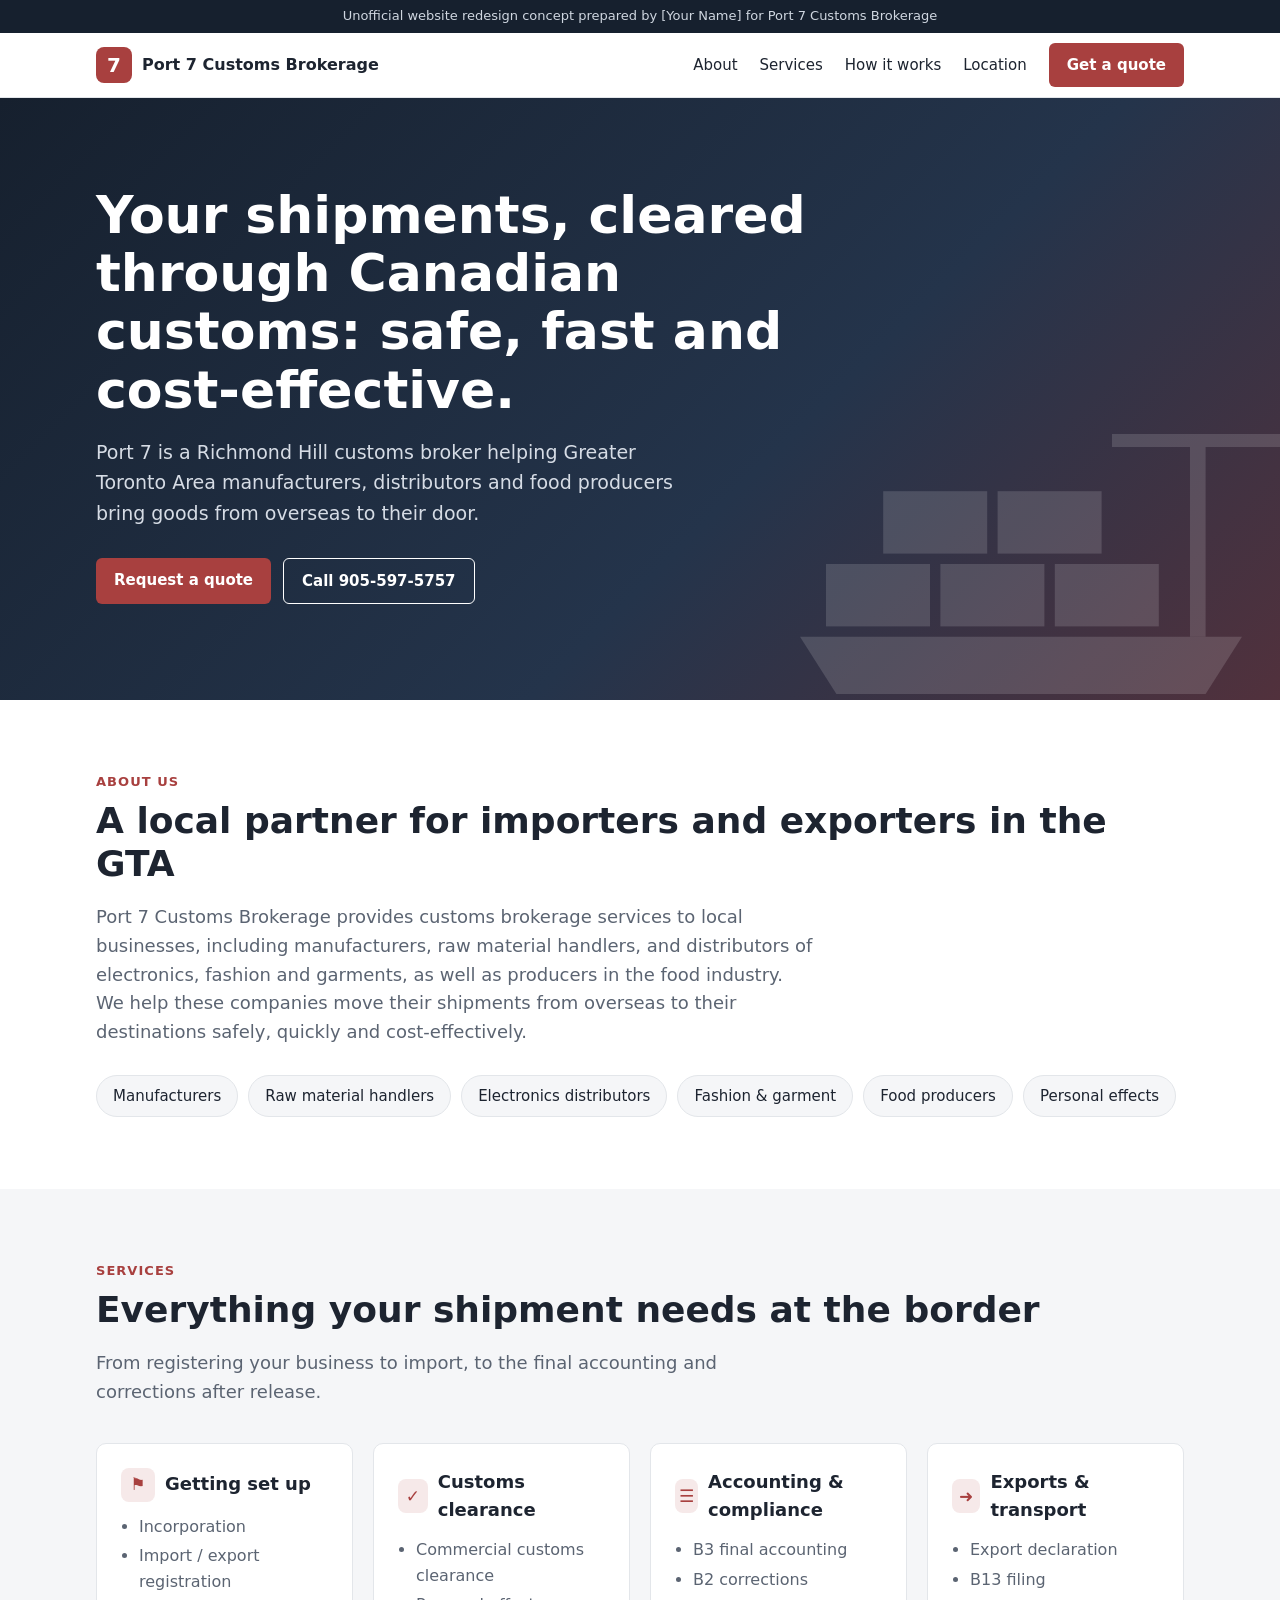
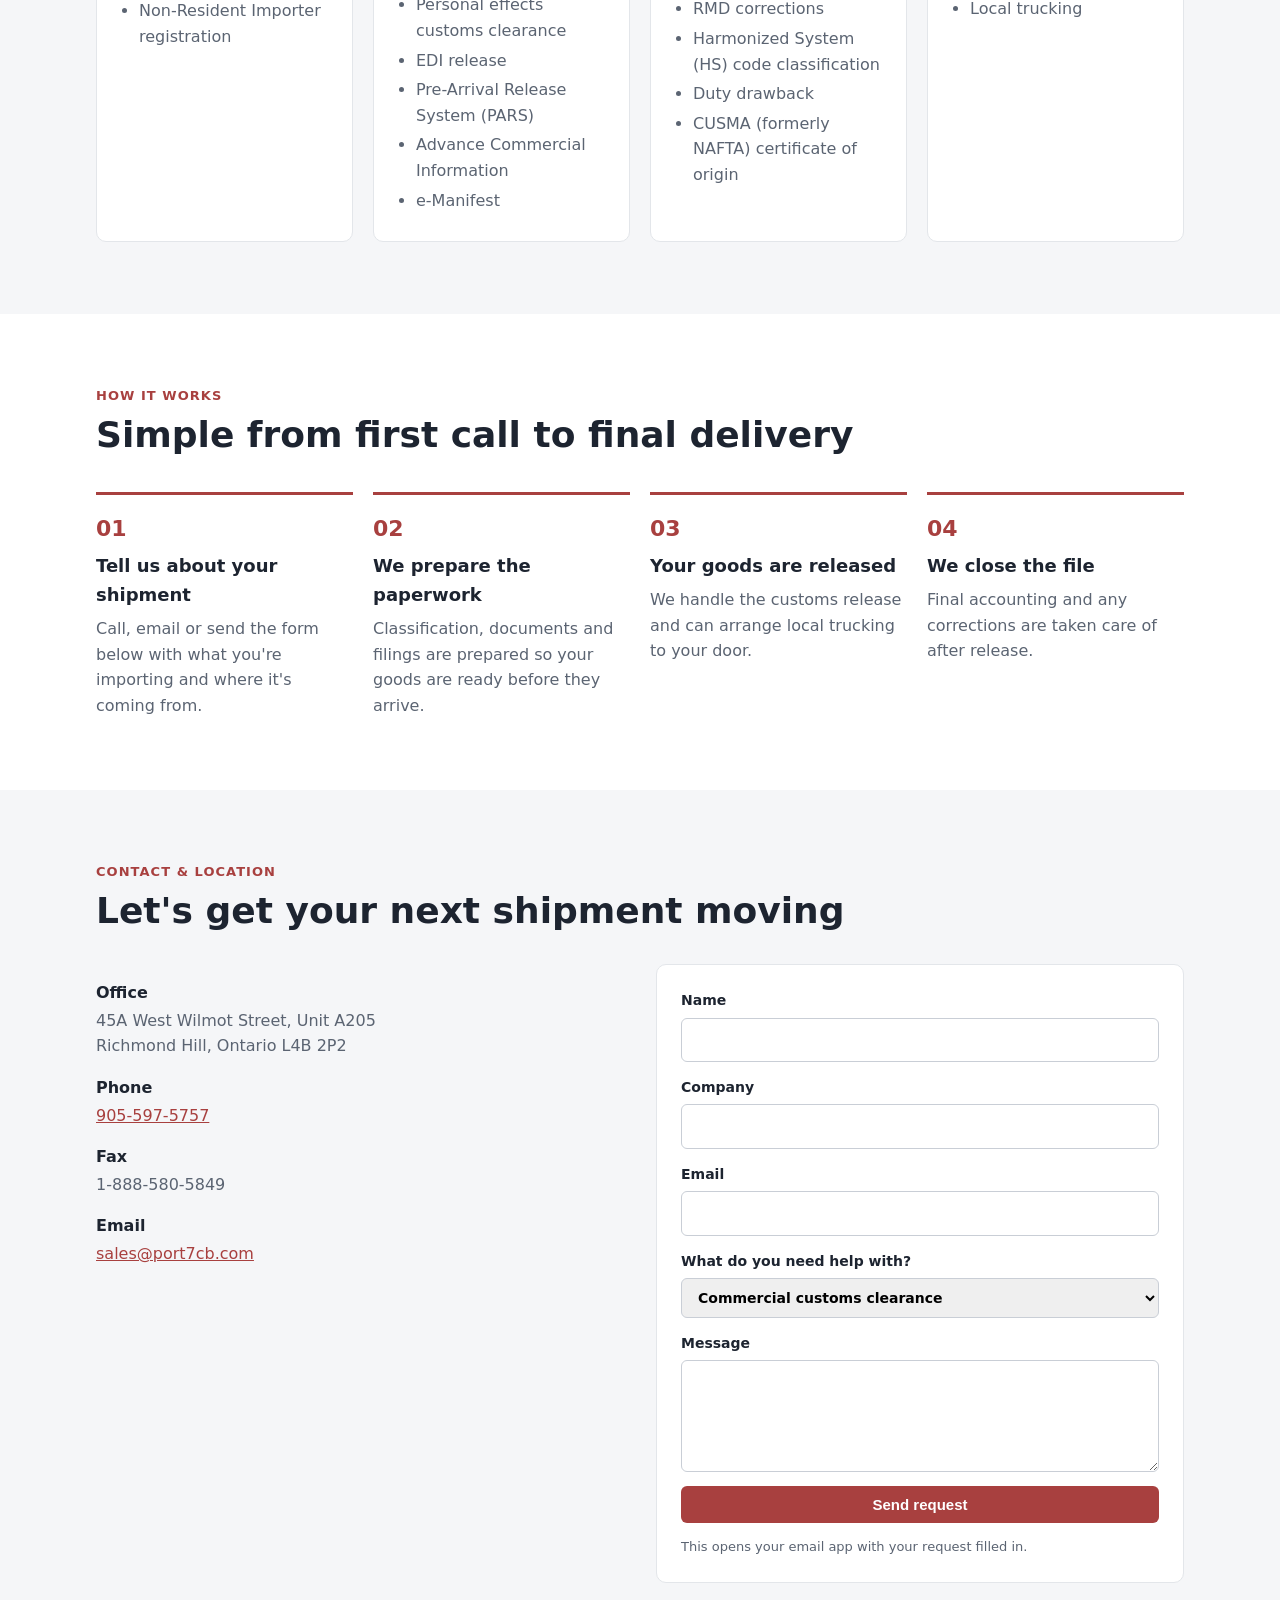
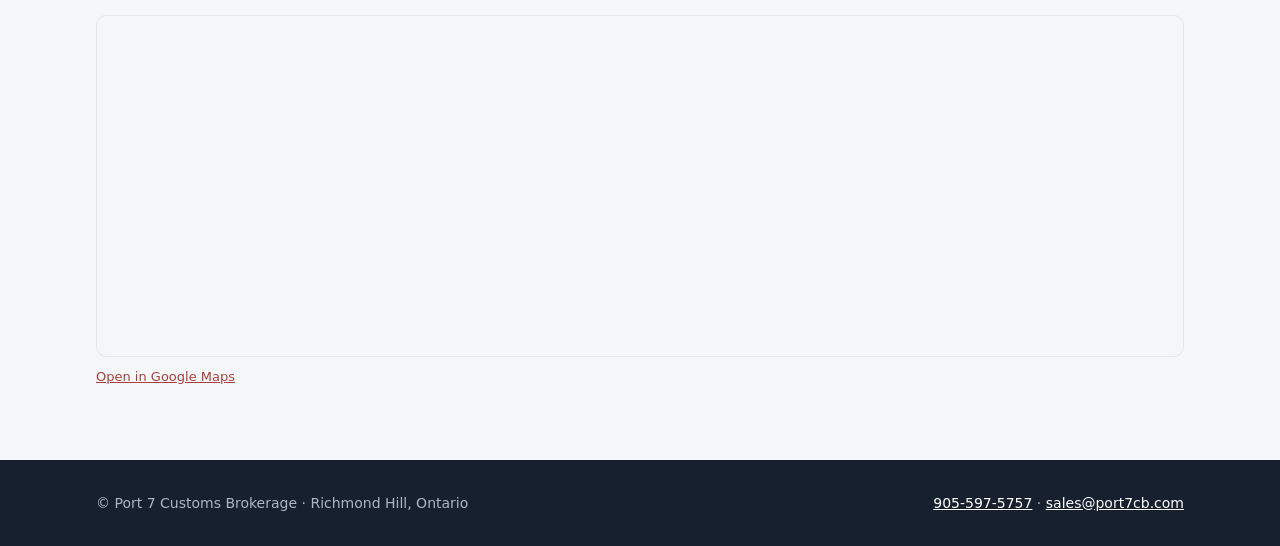
==== index.html @ 8a7febd3 "Port 7 website redesign concept Co-Authored-By: Claude Opus 5.5 <noreply@anthropic.com>" ====
<!doctype html>
<html lang="en">
<head>
<meta charset="utf-8">
<meta name="viewport" content="width=device-width, initial-scale=1">
<!-- concept copy: keep out of search so it never competes with the real port7.ca -->
<meta name="robots" content="noindex, nofollow">
<title>Port 7 Customs Brokerage | Richmond Hill, Ontario</title>
<meta name="description" content="Port 7 Customs Brokerage helps Greater Toronto Area importers and exporters clear goods through Canadian customs safely, quickly and cost-effectively.">
<style>
  :root {
    --red: #a8403f;
    --red-dark: #7f2e2e;
    --ink: #1d2430;
    --muted: #5b6472;
    --line: #e3e6ea;
    --bg: #ffffff;
    --soft: #f5f6f8;
    --navy: #16202e;
  }
  * { box-sizing: border-box; }
  html { scroll-behavior: smooth; }
  body { margin: 0; font: 16px/1.6 system-ui, -apple-system, "Segoe UI", Roboto, Arial, sans-serif; color: var(--ink); background: var(--bg); }
  a { color: var(--red); }
  .wrap { max-width: 1120px; margin: 0 auto; padding: 0 16px; }
  .concept { background: var(--navy); color: #cfd6e0; font-size: 13px; text-align: center; padding: 6px 16px; }

  header { position: sticky; top: 0; z-index: 10; background: #fff; border-bottom: 1px solid var(--line); }
  header .wrap { display: flex; align-items: center; justify-content: space-between; gap: 16px; height: 64px; }
  .logo { display: flex; align-items: center; gap: 10px; font-weight: 700; color: var(--ink); text-decoration: none; }
  .logo b { display: grid; place-items: center; width: 36px; height: 36px; border-radius: 8px; background: var(--red); color: #fff; font-size: 20px; flex: none; }
  nav { display: flex; gap: 22px; align-items: center; }
  nav a { color: var(--ink); text-decoration: none; font-size: 15px; }
  nav a:hover { color: var(--red); }
  .btn { display: inline-block; background: var(--red); color: #fff !important; padding: 10px 18px; border-radius: 6px; text-decoration: none; font-weight: 600; border: 0; cursor: pointer; font-size: 15px; white-space: nowrap; }
  .btn:hover { background: var(--red-dark); }
  .btn.ghost { background: transparent; border: 1.5px solid #fff; }
  .btn.ghost:hover { background: rgba(255,255,255,.12); }

  .hero { background: linear-gradient(135deg, var(--navy) 0%, #24344b 60%, var(--red-dark) 140%); color: #fff; padding: 88px 0 96px; position: relative; overflow: hidden; }
  .hero svg { position: absolute; right: -40px; bottom: -20px; width: 520px; max-width: 90%; opacity: .14; }
  .hero .wrap { position: relative; }
  .hero h1 { font-size: clamp(30px, 5vw, 52px); line-height: 1.12; margin: 0 0 18px; max-width: 720px; }
  .hero p { font-size: 19px; color: #d6dce5; max-width: 600px; margin: 0 0 30px; }
  .hero .actions { display: flex; gap: 12px; flex-wrap: wrap; }

  section { padding: 72px 0; }
  section.alt { background: var(--soft); }
  .eyebrow { color: var(--red); font-weight: 700; text-transform: uppercase; letter-spacing: .08em; font-size: 13px; }
  h2 { font-size: clamp(26px, 3.5vw, 36px); margin: 6px 0 14px; line-height: 1.2; }
  .lead { color: var(--muted); font-size: 18px; max-width: 720px; }

  .grid { display: grid; gap: 20px; grid-template-columns: repeat(auto-fit, minmax(240px, 1fr)); margin-top: 36px; }
  .card { background: #fff; border: 1px solid var(--line); border-radius: 10px; padding: 24px; }
  .card h3 { margin: 0 0 12px; font-size: 18px; display: flex; align-items: center; gap: 10px; }
  .card h3 span { display: grid; place-items: center; width: 34px; height: 34px; border-radius: 8px; background: #f6e9e9; color: var(--red); font-size: 17px; }
  .card ul { margin: 0; padding-left: 18px; color: var(--muted); }
  .card li { margin: 4px 0; }

  .chips { display: flex; flex-wrap: wrap; gap: 10px; margin-top: 28px; }
  .chips span { background: var(--soft); border: 1px solid var(--line); border-radius: 999px; padding: 8px 16px; font-size: 15px; }

  .steps { counter-reset: s; display: grid; gap: 20px; grid-template-columns: repeat(auto-fit, minmax(220px, 1fr)); margin-top: 36px; }
  .steps div { counter-increment: s; border-top: 3px solid var(--red); padding-top: 16px; }
  .steps div::before { content: "0" counter(s); font-weight: 800; color: var(--red); font-size: 22px; }
  .steps h3 { margin: 6px 0 6px; font-size: 18px; }
  .steps p { margin: 0; color: var(--muted); }

  .contact { display: grid; gap: 32px; grid-template-columns: 1fr 1fr; margin-top: 32px; }
  .info dl { margin: 0; }
  .info dt { font-weight: 700; margin-top: 16px; }
  .info dd { margin: 2px 0 0; color: var(--muted); }
  form { background: #fff; border: 1px solid var(--line); border-radius: 10px; padding: 24px; display: grid; gap: 14px; }
  label { font-weight: 600; font-size: 14px; display: grid; gap: 6px; }
  input, select, textarea { font: inherit; padding: 10px 12px; border: 1px solid #c9ced6; border-radius: 6px; width: 100%; }
  input:focus, select:focus, textarea:focus { outline: 2px solid var(--red); outline-offset: 1px; }
  .note { font-size: 13px; color: var(--muted); margin: 0; }
  .map { margin-top: 32px; border-radius: 10px; overflow: hidden; border: 1px solid var(--line); }
  .map iframe { display: block; width: 100%; height: 340px; border: 0; }

  footer { background: var(--navy); color: #aeb7c4; padding: 32px 0; font-size: 14px; }
  footer .wrap { display: flex; justify-content: space-between; gap: 16px; flex-wrap: wrap; }
  footer a { color: #fff; }

  @media (max-width: 760px) {
    nav a:not(.btn) { display: none; }
    .logo span { font-size: 15px; }
    .contact { grid-template-columns: 1fr; }
    .hero { padding: 64px 0 72px; }
    section { padding: 56px 0; }
  }
</style>
</head>
<body>

<div class="concept">Unofficial website redesign concept prepared by [Your Name] for Port 7 Customs Brokerage</div>

<header>
  <div class="wrap">
    <a class="logo" href="#top"><b>7</b><span>Port 7 Customs Brokerage</span></a>
    <nav aria-label="Main">
      <a href="#about">About</a>
      <a href="#services">Services</a>
      <a href="#process">How it works</a>
      <a href="#contact">Location</a>
      <a class="btn" href="#contact">Get a quote</a>
    </nav>
  </div>
</header>

<main id="top">
  <section class="hero">
    <svg viewBox="0 0 200 120" aria-hidden="true" fill="#fff"><rect x="10" y="60" width="40" height="24"/><rect x="54" y="60" width="40" height="24"/><rect x="98" y="60" width="40" height="24"/><rect x="32" y="32" width="40" height="24"/><rect x="76" y="32" width="40" height="24"/><path d="M0 88h170l-14 22H14z"/><rect x="150" y="10" width="6" height="78"/><rect x="120" y="10" width="70" height="5"/></svg>
    <div class="wrap">
      <h1>Your shipments, cleared through Canadian customs: safe, fast and cost-effective.</h1>
      <p>Port 7 is a Richmond Hill customs broker helping Greater Toronto Area manufacturers, distributors and food producers bring goods from overseas to their door.</p>
      <div class="actions">
        <a class="btn" href="#contact">Request a quote</a>
        <a class="btn ghost" href="tel:+19055975757">Call 905-597-5757</a>
      </div>
    </div>
  </section>

  <section id="about">
    <div class="wrap">
      <div class="eyebrow">About us</div>
      <h2>A local partner for importers and exporters in the GTA</h2>
      <p class="lead">Port 7 Customs Brokerage provides customs brokerage services to local businesses, including manufacturers, raw material handlers, and distributors of electronics, fashion and garments, as well as producers in the food industry. We help these companies move their shipments from overseas to their destinations safely, quickly and cost-effectively.</p>
      <div class="chips" aria-label="Industries we serve">
        <span>Manufacturers</span><span>Raw material handlers</span><span>Electronics distributors</span><span>Fashion &amp; garment</span><span>Food producers</span><span>Personal effects</span>
      </div>
    </div>
  </section>

  <section id="services" class="alt">
    <div class="wrap">
      <div class="eyebrow">Services</div>
      <h2>Everything your shipment needs at the border</h2>
      <p class="lead">From registering your business to import, to the final accounting and corrections after release.</p>
      <div class="grid">
        <div class="card">
          <h3><span aria-hidden="true">&#9873;</span>Getting set up</h3>
          <ul>
            <li>Incorporation</li>
            <li>Import / export registration</li>
            <li>Non-Resident Importer registration</li>
          </ul>
        </div>
        <div class="card">
          <h3><span aria-hidden="true">&#10003;</span>Customs clearance</h3>
          <ul>
            <li>Commercial customs clearance</li>
            <li>Personal effects customs clearance</li>
            <li>EDI release</li>
            <li>Pre-Arrival Release System (PARS)</li>
            <li>Advance Commercial Information</li>
            <li>e-Manifest</li>
          </ul>
        </div>
        <div class="card">
          <h3><span aria-hidden="true">&#9776;</span>Accounting &amp; compliance</h3>
          <ul>
            <li>B3 final accounting</li>
            <li>B2 corrections</li>
            <li>RMD corrections</li>
            <li>Harmonized System (HS) code classification</li>
            <li>Duty drawback</li>
            <li>CUSMA (formerly NAFTA) certificate of origin</li>
          </ul>
        </div>
        <div class="card">
          <h3><span aria-hidden="true">&#10140;</span>Exports &amp; transport</h3>
          <ul>
            <li>Export declaration</li>
            <li>B13 filing</li>
            <li>Local trucking</li>
          </ul>
        </div>
      </div>
    </div>
  </section>

  <section id="process">
    <div class="wrap">
      <div class="eyebrow">How it works</div>
      <h2>Simple from first call to final delivery</h2>
      <div class="steps">
        <div><h3>Tell us about your shipment</h3><p>Call, email or send the form below with what you're importing and where it's coming from.</p></div>
        <div><h3>We prepare the paperwork</h3><p>Classification, documents and filings are prepared so your goods are ready before they arrive.</p></div>
        <div><h3>Your goods are released</h3><p>We handle the customs release and can arrange local trucking to your door.</p></div>
        <div><h3>We close the file</h3><p>Final accounting and any corrections are taken care of after release.</p></div>
      </div>
    </div>
  </section>

  <section id="contact" class="alt">
    <div class="wrap">
      <div class="eyebrow">Contact &amp; location</div>
      <h2>Let's get your next shipment moving</h2>
      <div class="contact">
        <div class="info">
          <dl>
            <dt>Office</dt>
            <dd>45A West Wilmot Street, Unit A205<br>Richmond Hill, Ontario L4B 2P2</dd>
            <dt>Phone</dt>
            <dd><a href="tel:+19055975757">905-597-5757</a></dd>
            <dt>Fax</dt>
            <dd>1-888-580-5849</dd>
            <dt>Email</dt>
            <dd><a href="mailto:sales@port7cb.com">sales@port7cb.com</a></dd>
          </dl>
        </div>
        <!-- shortcut: mailto opens the visitor's email app; swap for a real form handler when the site goes live -->
        <form action="mailto:sales@port7cb.com" method="post" enctype="text/plain">
          <label>Name<input name="name" required autocomplete="name"></label>
          <label>Company<input name="company" autocomplete="organization"></label>
          <label>Email<input name="email" type="email" required autocomplete="email"></label>
          <label>What do you need help with?
            <select name="service">
              <option>Commercial customs clearance</option>
              <option>Personal effects clearance</option>
              <option>Import / export registration</option>
              <option>Exports</option>
              <option>Something else</option>
            </select>
          </label>
          <label>Message<textarea name="message" rows="4"></textarea></label>
          <button class="btn" type="submit">Send request</button>
          <p class="note">This opens your email app with your request filled in.</p>
        </form>
      </div>
      <div class="map">
        <iframe title="Map to Port 7 Customs Brokerage" loading="lazy" src="https://maps.google.com/maps?q=45A%20West%20Wilmot%20Street%2C%20Richmond%20Hill%2C%20ON%20L4B%202P2&amp;output=embed"></iframe>
      </div>
      <p class="note" style="margin-top:10px"><a href="https://goo.gl/maps/gCcAa3g5bnhdHmx3A" target="_blank" rel="noopener">Open in Google Maps</a></p>
    </div>
  </section>
</main>

<footer>
  <div class="wrap">
    <span>&copy; Port 7 Customs Brokerage &middot; Richmond Hill, Ontario</span>
    <span><a href="tel:+19055975757">905-597-5757</a> &middot; <a href="mailto:sales@port7cb.com">sales@port7cb.com</a></span>
  </div>
</footer>

</body>
</html>
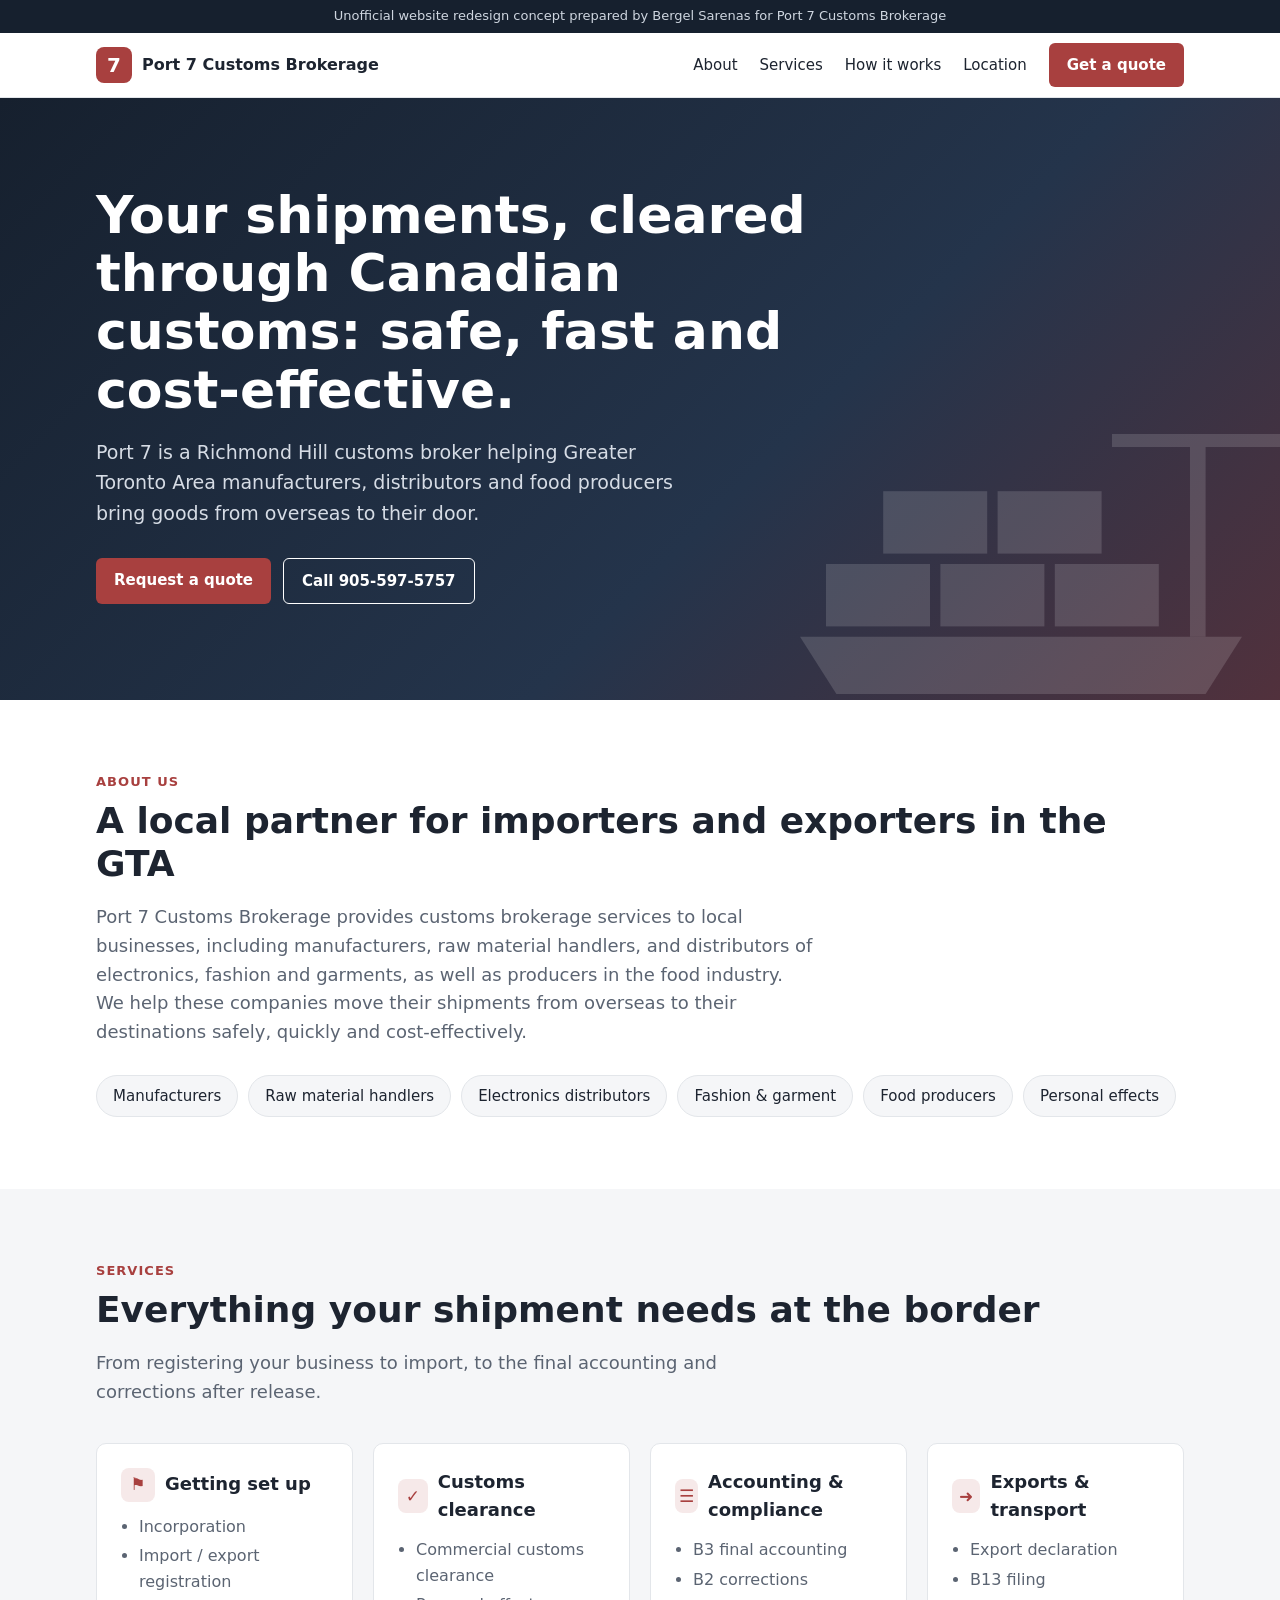
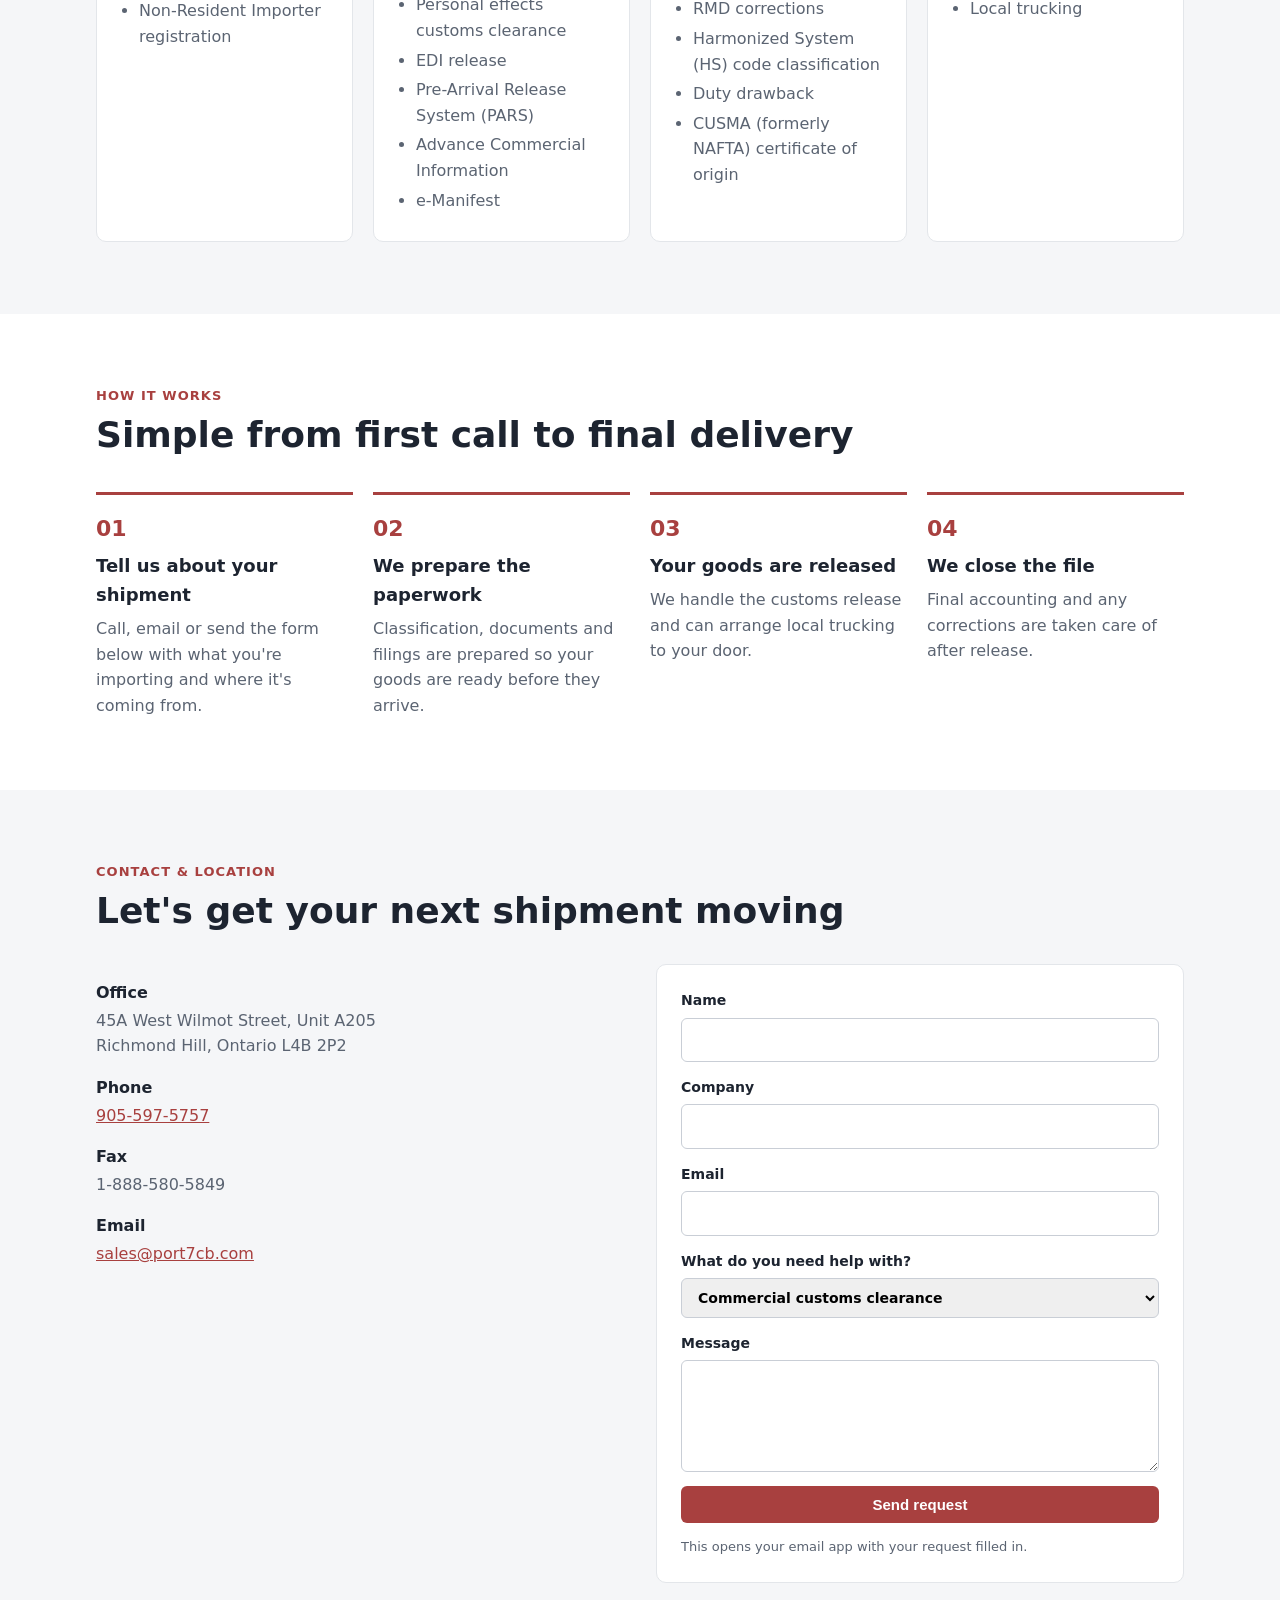
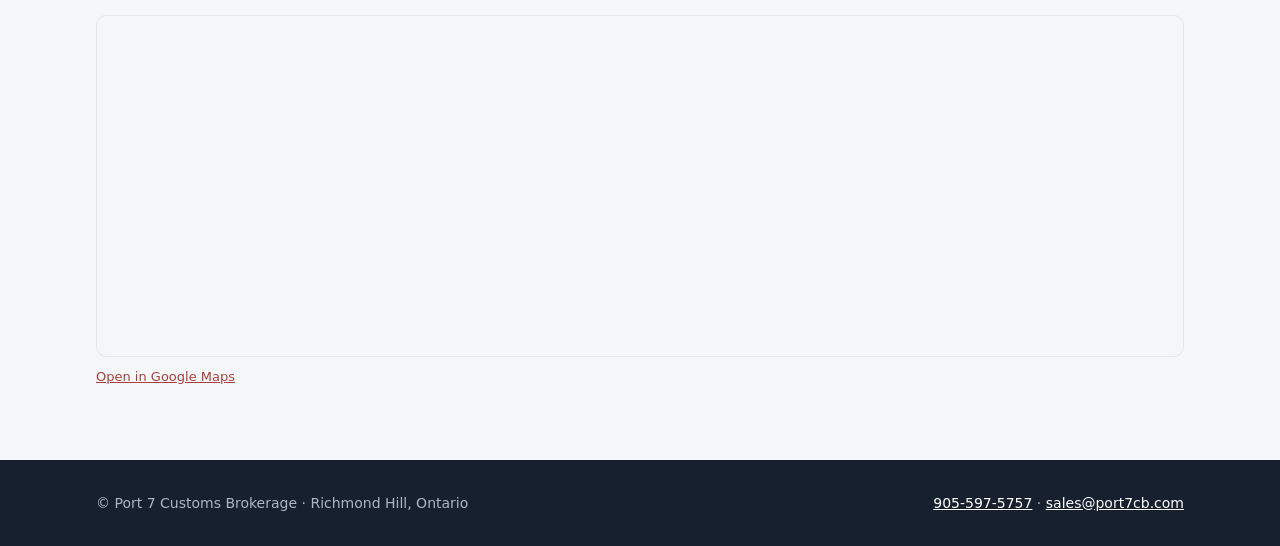
==== commit ad132228: "Put Bergel Sarenas in the concept banner" ====
--- a/index.html
+++ b/index.html
@@ -93,7 +93,7 @@
 </head>
 <body>
 
-<div class="concept">Unofficial website redesign concept prepared by [Your Name] for Port 7 Customs Brokerage</div>
+<div class="concept">Unofficial website redesign concept prepared by Bergel Sarenas for Port 7 Customs Brokerage</div>
 
 <header>
   <div class="wrap">
@@ -127,7 +127,7 @@
       <h2>A local partner for importers and exporters in the GTA</h2>
       <p class="lead">Port 7 Customs Brokerage provides customs brokerage services to local businesses, including manufacturers, raw material handlers, and distributors of electronics, fashion and garments, as well as producers in the food industry. We help these companies move their shipments from overseas to their destinations safely, quickly and cost-effectively.</p>
       <div class="chips" aria-label="Industries we serve">
-        <span>Manufacturers</span><span>Raw material handlers</span><span>Electronics distributors</span><span>Fashion &amp; garment</span><span>Food producers</span><span>Personal effects</span>
+        <span>Manufacturers</span><span>Raw material handlers</span><span>Electronics distributors</span><span>Fashion & garment</span><span>Food producers</span><span>Personal effects</span>
       </div>
     </div>
   </section>
@@ -158,7 +158,7 @@
           </ul>
         </div>
         <div class="card">
-          <h3><span aria-hidden="true">&#9776;</span>Accounting &amp; compliance</h3>
+          <h3><span aria-hidden="true">&#9776;</span>Accounting & compliance</h3>
           <ul>
             <li>B3 final accounting</li>
             <li>B2 corrections</li>
@@ -169,7 +169,7 @@
           </ul>
         </div>
         <div class="card">
-          <h3><span aria-hidden="true">&#10140;</span>Exports &amp; transport</h3>
+          <h3><span aria-hidden="true">&#10140;</span>Exports & transport</h3>
           <ul>
             <li>Export declaration</li>
             <li>B13 filing</li>
@@ -195,7 +195,7 @@
 
   <section id="contact" class="alt">
     <div class="wrap">
-      <div class="eyebrow">Contact &amp; location</div>
+      <div class="eyebrow">Contact & location</div>
       <h2>Let's get your next shipment moving</h2>
       <div class="contact">
         <div class="info">
@@ -230,7 +230,7 @@
         </form>
       </div>
       <div class="map">
-        <iframe title="Map to Port 7 Customs Brokerage" loading="lazy" src="https://maps.google.com/maps?q=45A%20West%20Wilmot%20Street%2C%20Richmond%20Hill%2C%20ON%20L4B%202P2&amp;output=embed"></iframe>
+        <iframe title="Map to Port 7 Customs Brokerage" loading="lazy" src="https://maps.google.com/maps?q=45A%20West%20Wilmot%20Street%2C%20Richmond%20Hill%2C%20ON%20L4B%202P2&output=embed"></iframe>
       </div>
       <p class="note" style="margin-top:10px"><a href="https://goo.gl/maps/gCcAa3g5bnhdHmx3A" target="_blank" rel="noopener">Open in Google Maps</a></p>
     </div>
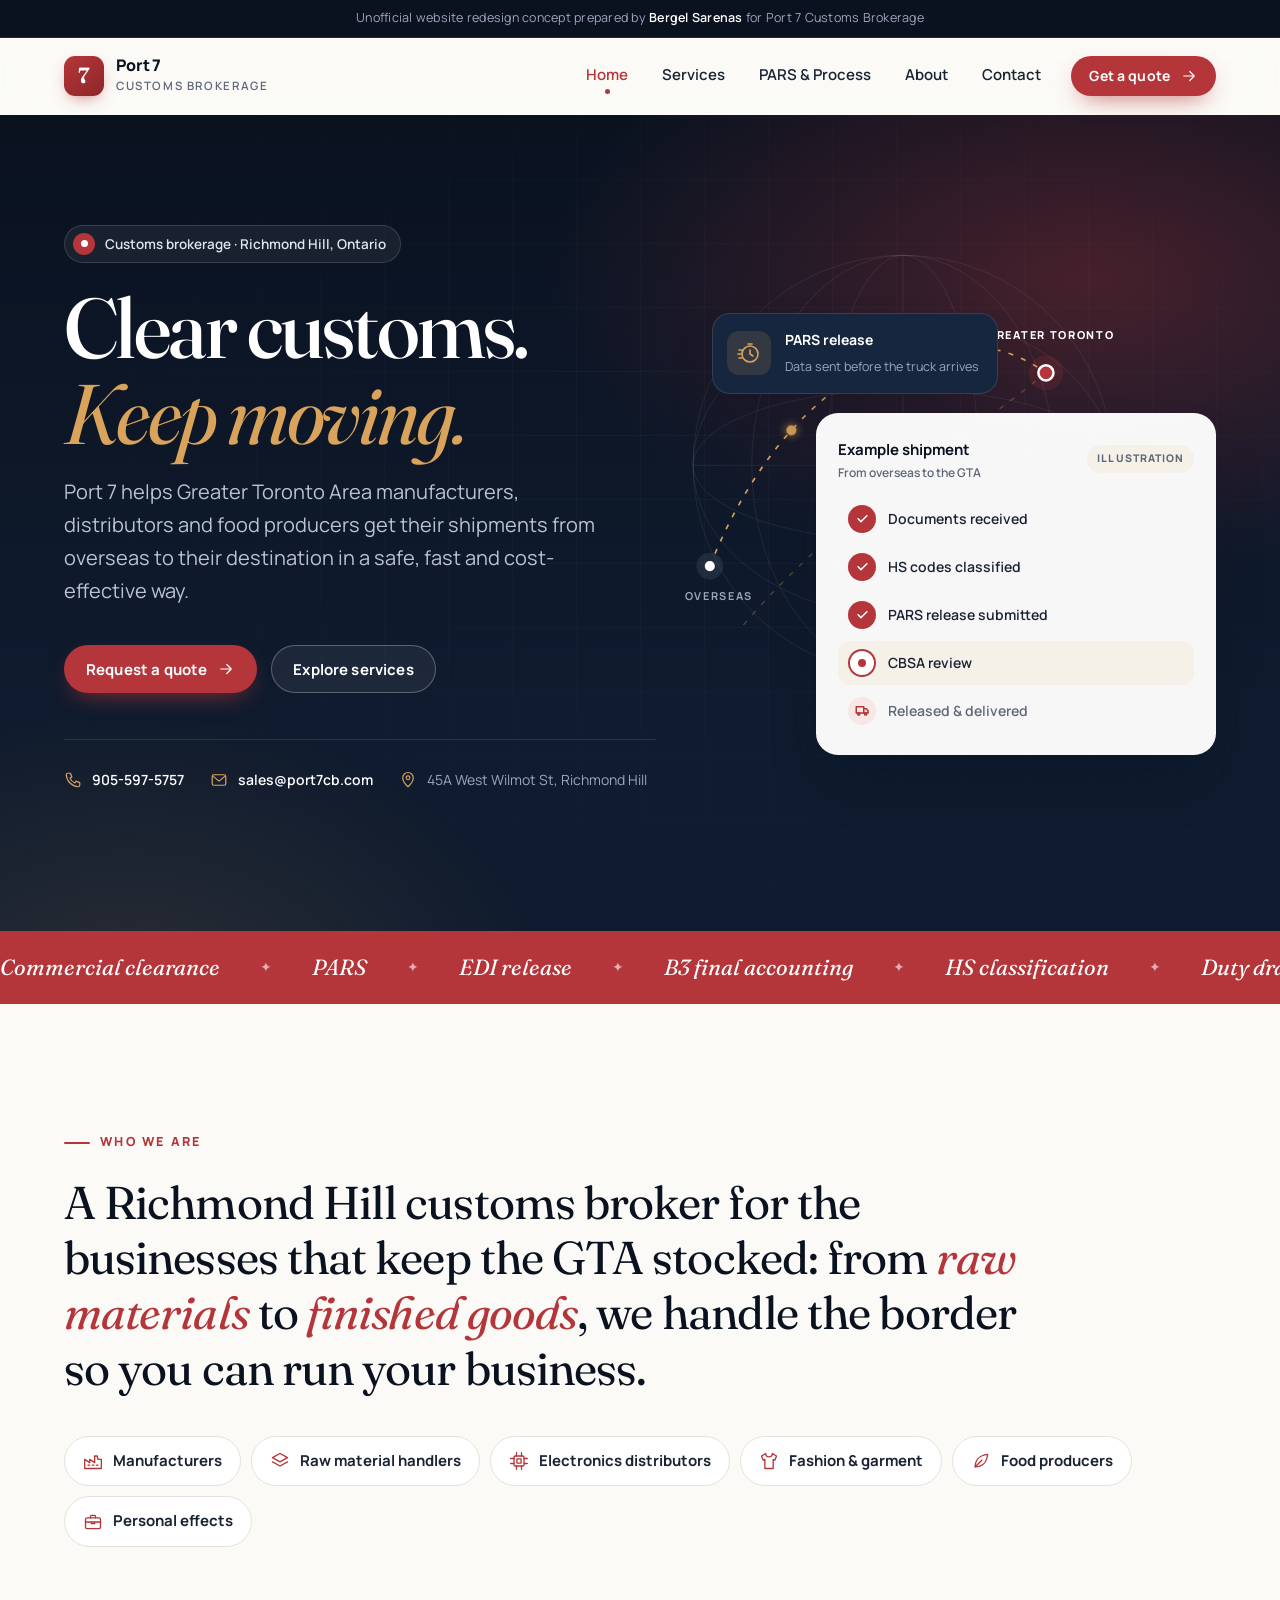
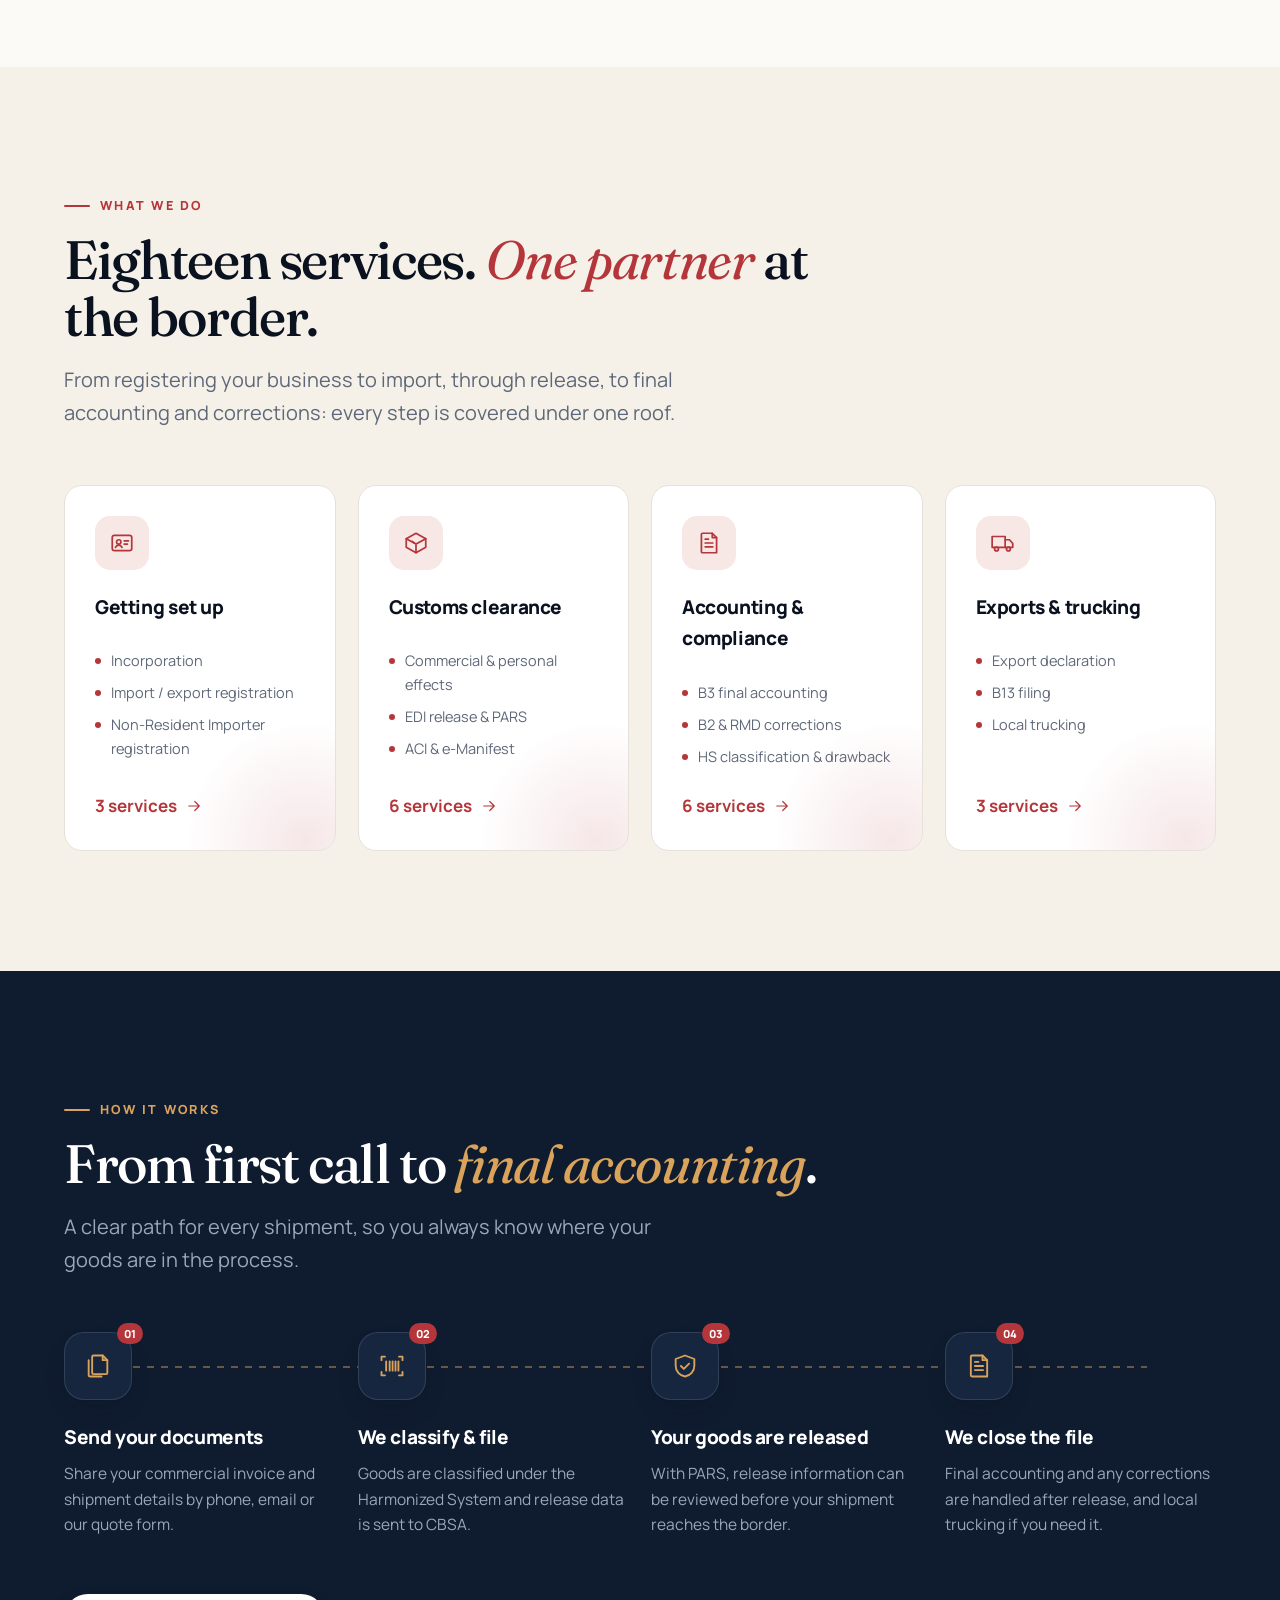
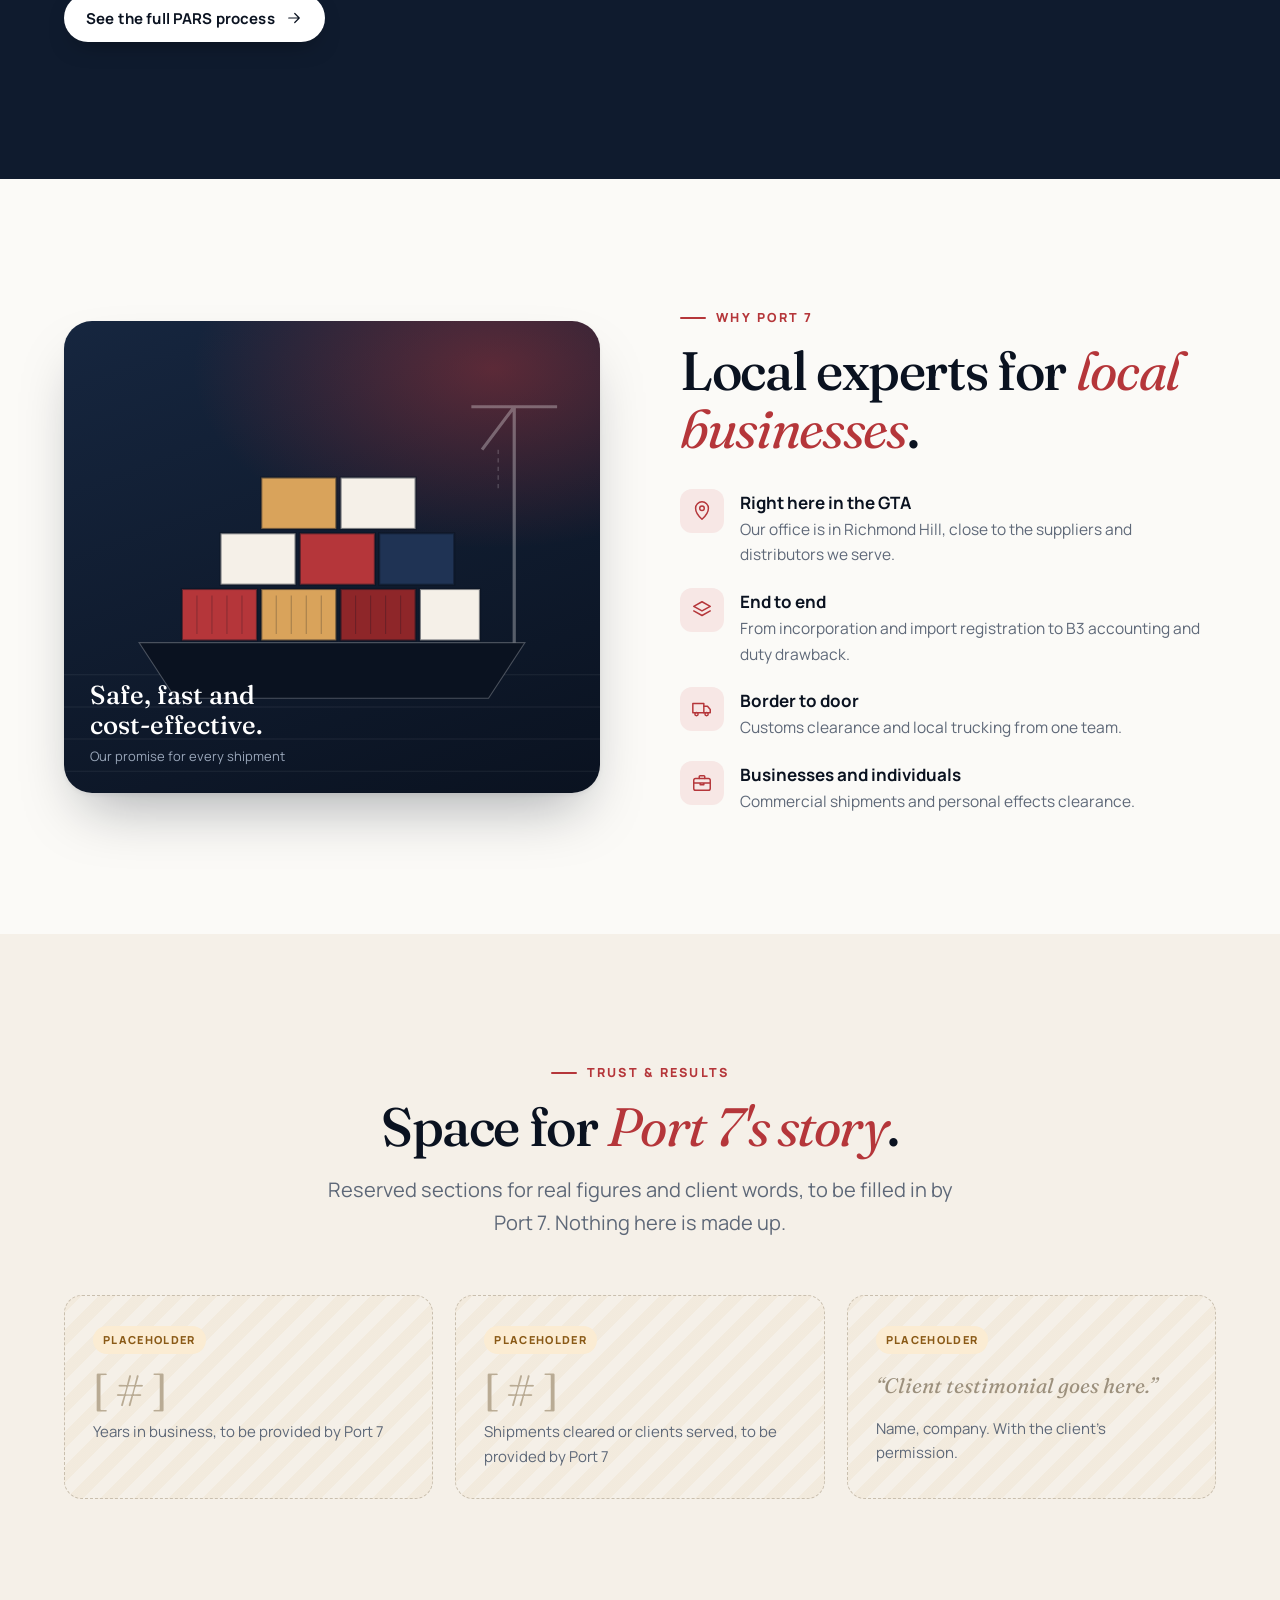
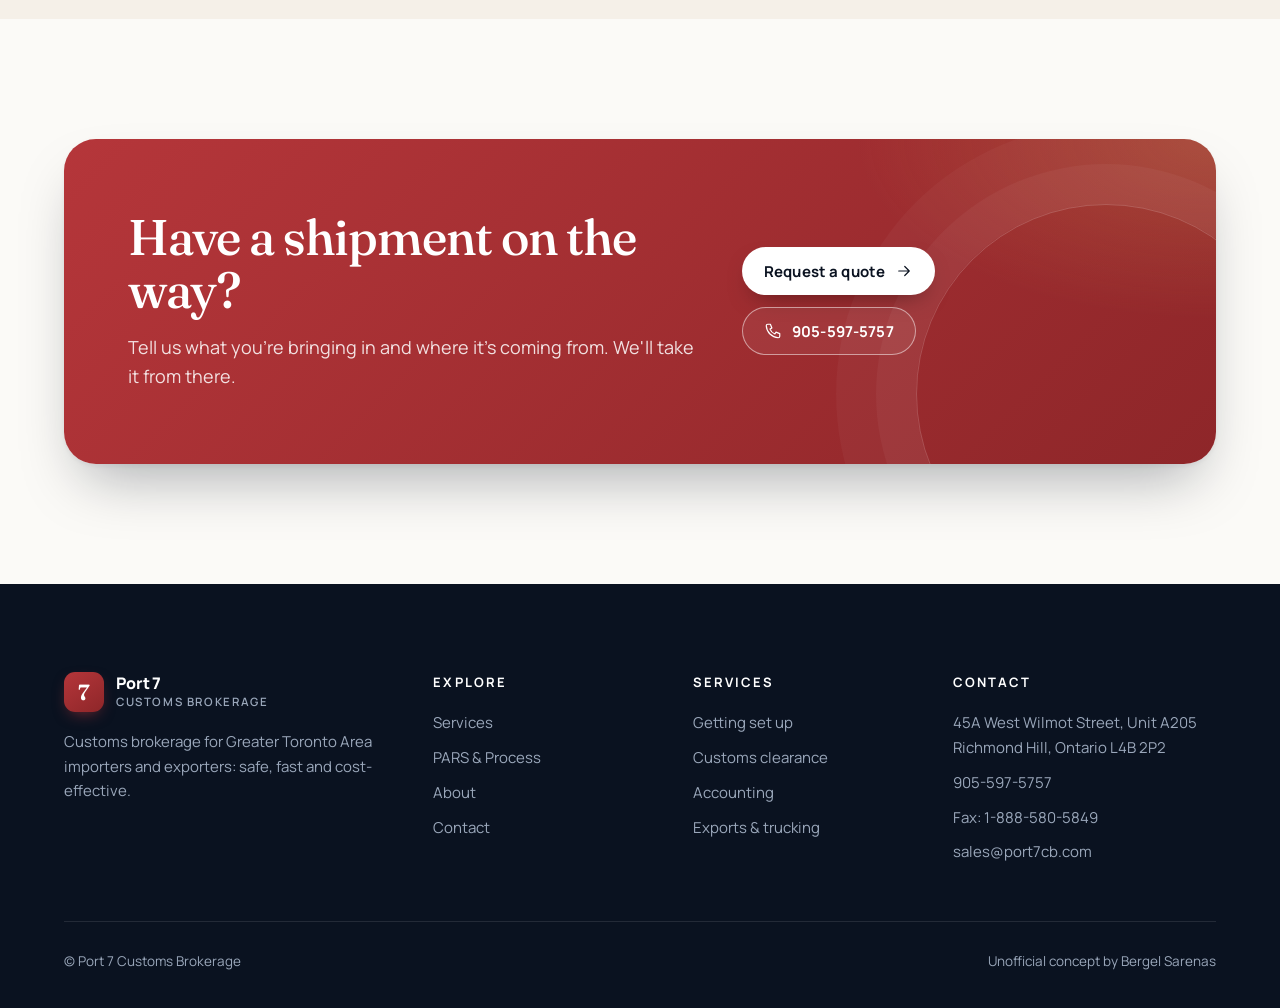
==== commit 210cb90c: "Premium multi-page redesign: Home, Services, PARS & Process, About, Contact Co-Authored-By: Claude O" ====
--- a/index.html
+++ b/index.html
@@ -5,242 +5,258 @@
 <meta name="viewport" content="width=device-width, initial-scale=1">
 <!-- concept copy: keep out of search so it never competes with the real port7.ca -->
 <meta name="robots" content="noindex, nofollow">
-<title>Port 7 Customs Brokerage | Richmond Hill, Ontario</title>
+<title>Port 7 Customs Brokerage | Customs Clearance in the Greater Toronto Area</title>
 <meta name="description" content="Port 7 Customs Brokerage helps Greater Toronto Area importers and exporters clear goods through Canadian customs safely, quickly and cost-effectively.">
-<style>
-  :root {
-    --red: #a8403f;
-    --red-dark: #7f2e2e;
-    --ink: #1d2430;
-    --muted: #5b6472;
-    --line: #e3e6ea;
-    --bg: #ffffff;
-    --soft: #f5f6f8;
-    --navy: #16202e;
-  }
-  * { box-sizing: border-box; }
-  html { scroll-behavior: smooth; }
-  body { margin: 0; font: 16px/1.6 system-ui, -apple-system, "Segoe UI", Roboto, Arial, sans-serif; color: var(--ink); background: var(--bg); }
-  a { color: var(--red); }
-  .wrap { max-width: 1120px; margin: 0 auto; padding: 0 16px; }
-  .concept { background: var(--navy); color: #cfd6e0; font-size: 13px; text-align: center; padding: 6px 16px; }
-
-  header { position: sticky; top: 0; z-index: 10; background: #fff; border-bottom: 1px solid var(--line); }
-  header .wrap { display: flex; align-items: center; justify-content: space-between; gap: 16px; height: 64px; }
-  .logo { display: flex; align-items: center; gap: 10px; font-weight: 700; color: var(--ink); text-decoration: none; }
-  .logo b { display: grid; place-items: center; width: 36px; height: 36px; border-radius: 8px; background: var(--red); color: #fff; font-size: 20px; flex: none; }
-  nav { display: flex; gap: 22px; align-items: center; }
-  nav a { color: var(--ink); text-decoration: none; font-size: 15px; }
-  nav a:hover { color: var(--red); }
-  .btn { display: inline-block; background: var(--red); color: #fff !important; padding: 10px 18px; border-radius: 6px; text-decoration: none; font-weight: 600; border: 0; cursor: pointer; font-size: 15px; white-space: nowrap; }
-  .btn:hover { background: var(--red-dark); }
-  .btn.ghost { background: transparent; border: 1.5px solid #fff; }
-  .btn.ghost:hover { background: rgba(255,255,255,.12); }
-
-  .hero { background: linear-gradient(135deg, var(--navy) 0%, #24344b 60%, var(--red-dark) 140%); color: #fff; padding: 88px 0 96px; position: relative; overflow: hidden; }
-  .hero svg { position: absolute; right: -40px; bottom: -20px; width: 520px; max-width: 90%; opacity: .14; }
-  .hero .wrap { position: relative; }
-  .hero h1 { font-size: clamp(30px, 5vw, 52px); line-height: 1.12; margin: 0 0 18px; max-width: 720px; }
-  .hero p { font-size: 19px; color: #d6dce5; max-width: 600px; margin: 0 0 30px; }
-  .hero .actions { display: flex; gap: 12px; flex-wrap: wrap; }
-
-  section { padding: 72px 0; }
-  section.alt { background: var(--soft); }
-  .eyebrow { color: var(--red); font-weight: 700; text-transform: uppercase; letter-spacing: .08em; font-size: 13px; }
-  h2 { font-size: clamp(26px, 3.5vw, 36px); margin: 6px 0 14px; line-height: 1.2; }
-  .lead { color: var(--muted); font-size: 18px; max-width: 720px; }
-
-  .grid { display: grid; gap: 20px; grid-template-columns: repeat(auto-fit, minmax(240px, 1fr)); margin-top: 36px; }
-  .card { background: #fff; border: 1px solid var(--line); border-radius: 10px; padding: 24px; }
-  .card h3 { margin: 0 0 12px; font-size: 18px; display: flex; align-items: center; gap: 10px; }
-  .card h3 span { display: grid; place-items: center; width: 34px; height: 34px; border-radius: 8px; background: #f6e9e9; color: var(--red); font-size: 17px; }
-  .card ul { margin: 0; padding-left: 18px; color: var(--muted); }
-  .card li { margin: 4px 0; }
-
-  .chips { display: flex; flex-wrap: wrap; gap: 10px; margin-top: 28px; }
-  .chips span { background: var(--soft); border: 1px solid var(--line); border-radius: 999px; padding: 8px 16px; font-size: 15px; }
-
-  .steps { counter-reset: s; display: grid; gap: 20px; grid-template-columns: repeat(auto-fit, minmax(220px, 1fr)); margin-top: 36px; }
-  .steps div { counter-increment: s; border-top: 3px solid var(--red); padding-top: 16px; }
-  .steps div::before { content: "0" counter(s); font-weight: 800; color: var(--red); font-size: 22px; }
-  .steps h3 { margin: 6px 0 6px; font-size: 18px; }
-  .steps p { margin: 0; color: var(--muted); }
-
-  .contact { display: grid; gap: 32px; grid-template-columns: 1fr 1fr; margin-top: 32px; }
-  .info dl { margin: 0; }
-  .info dt { font-weight: 700; margin-top: 16px; }
-  .info dd { margin: 2px 0 0; color: var(--muted); }
-  form { background: #fff; border: 1px solid var(--line); border-radius: 10px; padding: 24px; display: grid; gap: 14px; }
-  label { font-weight: 600; font-size: 14px; display: grid; gap: 6px; }
-  input, select, textarea { font: inherit; padding: 10px 12px; border: 1px solid #c9ced6; border-radius: 6px; width: 100%; }
-  input:focus, select:focus, textarea:focus { outline: 2px solid var(--red); outline-offset: 1px; }
-  .note { font-size: 13px; color: var(--muted); margin: 0; }
-  .map { margin-top: 32px; border-radius: 10px; overflow: hidden; border: 1px solid var(--line); }
-  .map iframe { display: block; width: 100%; height: 340px; border: 0; }
-
-  footer { background: var(--navy); color: #aeb7c4; padding: 32px 0; font-size: 14px; }
-  footer .wrap { display: flex; justify-content: space-between; gap: 16px; flex-wrap: wrap; }
-  footer a { color: #fff; }
-
-  @media (max-width: 760px) {
-    nav a:not(.btn) { display: none; }
-    .logo span { font-size: 15px; }
-    .contact { grid-template-columns: 1fr; }
-    .hero { padding: 64px 0 72px; }
-    section { padding: 56px 0; }
-  }
-</style>
+<meta name="theme-color" content="#0a1220">
+<link rel="preconnect" href="https://fonts.googleapis.com">
+<link rel="preconnect" href="https://fonts.gstatic.com" crossorigin>
+<link href="https://fonts.googleapis.com/css2?family=Fraunces:ital,opsz,wght@0,9..144,400;0,9..144,500;0,9..144,600;1,9..144,400&family=Manrope:wght@400;500;600;700;800&display=swap" rel="stylesheet">
+<link rel="stylesheet" href="styles.css">
+<script>document.documentElement.classList.add('js')</script>
+<script src="main.js" defer></script>
 </head>
 <body>
 
-<div class="concept">Unofficial website redesign concept prepared by Bergel Sarenas for Port 7 Customs Brokerage</div>
-
-<header>
+<div class="concept">Unofficial website redesign concept prepared by <strong>Bergel Sarenas</strong> for Port 7 Customs Brokerage</div>
+
+<header class="site-header">
   <div class="wrap">
-    <a class="logo" href="#top"><b>7</b><span>Port 7 Customs Brokerage</span></a>
-    <nav aria-label="Main">
-      <a href="#about">About</a>
-      <a href="#services">Services</a>
-      <a href="#process">How it works</a>
-      <a href="#contact">Location</a>
-      <a class="btn" href="#contact">Get a quote</a>
+    <a class="brand" href="index.html" aria-label="Port 7 Customs Brokerage home">
+      <span class="brand-mark">7</span>
+      <span class="brand-text"><b>Port 7</b><span>Customs Brokerage</span></span>
+    </a>
+    <button class="menu-btn" type="button" aria-label="Open menu" aria-expanded="false" aria-controls="nav"><span></span></button>
+    <nav class="nav" id="nav" aria-label="Main">
+      <a href="index.html" aria-current="page">Home</a>
+      <a href="services.html">Services</a>
+      <a href="process.html">PARS &amp; Process</a>
+      <a href="about.html">About</a>
+      <a href="contact.html">Contact</a>
+      <a class="btn small" href="contact.html#quote">Get a quote <svg class="icon arrow"><use href="icons.svg#arrow"/></svg></a>
     </nav>
   </div>
 </header>
 
-<main id="top">
+<main>
+  <!-- HERO -->
   <section class="hero">
-    <svg viewBox="0 0 200 120" aria-hidden="true" fill="#fff"><rect x="10" y="60" width="40" height="24"/><rect x="54" y="60" width="40" height="24"/><rect x="98" y="60" width="40" height="24"/><rect x="32" y="32" width="40" height="24"/><rect x="76" y="32" width="40" height="24"/><path d="M0 88h170l-14 22H14z"/><rect x="150" y="10" width="6" height="78"/><rect x="120" y="10" width="70" height="5"/></svg>
-    <div class="wrap">
-      <h1>Your shipments, cleared through Canadian customs: safe, fast and cost-effective.</h1>
-      <p>Port 7 is a Richmond Hill customs broker helping Greater Toronto Area manufacturers, distributors and food producers bring goods from overseas to their door.</p>
-      <div class="actions">
-        <a class="btn" href="#contact">Request a quote</a>
-        <a class="btn ghost" href="tel:+19055975757">Call 905-597-5757</a>
-      </div>
-    </div>
-  </section>
-
-  <section id="about">
-    <div class="wrap">
-      <div class="eyebrow">About us</div>
-      <h2>A local partner for importers and exporters in the GTA</h2>
-      <p class="lead">Port 7 Customs Brokerage provides customs brokerage services to local businesses, including manufacturers, raw material handlers, and distributors of electronics, fashion and garments, as well as producers in the food industry. We help these companies move their shipments from overseas to their destinations safely, quickly and cost-effectively.</p>
-      <div class="chips" aria-label="Industries we serve">
-        <span>Manufacturers</span><span>Raw material handlers</span><span>Electronics distributors</span><span>Fashion & garment</span><span>Food producers</span><span>Personal effects</span>
-      </div>
-    </div>
-  </section>
-
-  <section id="services" class="alt">
-    <div class="wrap">
-      <div class="eyebrow">Services</div>
-      <h2>Everything your shipment needs at the border</h2>
-      <p class="lead">From registering your business to import, to the final accounting and corrections after release.</p>
-      <div class="grid">
-        <div class="card">
-          <h3><span aria-hidden="true">&#9873;</span>Getting set up</h3>
-          <ul>
-            <li>Incorporation</li>
-            <li>Import / export registration</li>
-            <li>Non-Resident Importer registration</li>
-          </ul>
-        </div>
-        <div class="card">
-          <h3><span aria-hidden="true">&#10003;</span>Customs clearance</h3>
-          <ul>
-            <li>Commercial customs clearance</li>
-            <li>Personal effects customs clearance</li>
-            <li>EDI release</li>
-            <li>Pre-Arrival Release System (PARS)</li>
-            <li>Advance Commercial Information</li>
-            <li>e-Manifest</li>
-          </ul>
-        </div>
-        <div class="card">
-          <h3><span aria-hidden="true">&#9776;</span>Accounting & compliance</h3>
-          <ul>
-            <li>B3 final accounting</li>
-            <li>B2 corrections</li>
-            <li>RMD corrections</li>
-            <li>Harmonized System (HS) code classification</li>
-            <li>Duty drawback</li>
-            <li>CUSMA (formerly NAFTA) certificate of origin</li>
-          </ul>
-        </div>
-        <div class="card">
-          <h3><span aria-hidden="true">&#10140;</span>Exports & transport</h3>
-          <ul>
-            <li>Export declaration</li>
-            <li>B13 filing</li>
-            <li>Local trucking</li>
-          </ul>
-        </div>
-      </div>
-    </div>
-  </section>
-
-  <section id="process">
-    <div class="wrap">
-      <div class="eyebrow">How it works</div>
-      <h2>Simple from first call to final delivery</h2>
+    <div class="wrap hero-grid">
+      <div>
+        <span class="pill rise"><i></i>Customs brokerage · Richmond Hill, Ontario</span>
+        <h1 class="display rise" style="--d:.08s">Clear customs.<br><em>Keep moving.</em></h1>
+        <p class="lead rise" style="--d:.16s">Port 7 helps Greater Toronto Area manufacturers, distributors and food producers get their shipments from overseas to their destination in a safe, fast and cost-effective way.</p>
+        <div class="hero-actions rise" style="--d:.24s">
+          <a class="btn" href="contact.html#quote">Request a quote <svg class="icon arrow"><use href="icons.svg#arrow"/></svg></a>
+          <a class="btn ghost" href="services.html">Explore services</a>
+        </div>
+        <div class="hero-meta rise" style="--d:.32s">
+          <div><svg class="icon"><use href="icons.svg#phone"/></svg><a href="tel:+19055975757">905-597-5757</a></div>
+          <div><svg class="icon"><use href="icons.svg#mail"/></svg><a href="mailto:sales@port7cb.com">sales@port7cb.com</a></div>
+          <div><svg class="icon"><use href="icons.svg#pin"/></svg>45A West Wilmot St, Richmond Hill</div>
+        </div>
+      </div>
+
+      <div class="hero-visual rise" style="--d:.2s" aria-hidden="true">
+        <svg class="route" viewBox="0 0 600 560" fill="none">
+          <g stroke="rgba(255,255,255,.09)">
+            <ellipse cx="300" cy="280" rx="250" ry="250"/>
+            <ellipse cx="300" cy="280" rx="250" ry="90"/>
+            <ellipse cx="300" cy="280" rx="250" ry="180"/>
+            <ellipse cx="300" cy="280" rx="90" ry="250"/>
+            <ellipse cx="300" cy="280" rx="180" ry="250"/>
+            <path d="M50 280h500M300 30v500"/>
+          </g>
+          <path id="lane" class="arc" d="M70 400 C 170 150, 360 90, 470 170" stroke="#d9a35b" stroke-width="2"/>
+          <path class="arc" d="M110 470 C 230 330, 360 260, 470 170" stroke="rgba(217,163,91,.35)" stroke-width="1.5"/>
+          <circle r="6" fill="#d9a35b" class="glow"><animateMotion dur="7s" repeatCount="indefinite" rotate="auto"><mpath href="#lane"/></animateMotion></circle>
+          <g transform="translate(70 400)"><circle r="16" fill="rgba(255,255,255,.08)"/><circle r="6" fill="#fff"/></g>
+          <text x="40" y="440" fill="#9aa7ba" font-family="Manrope, sans-serif" font-size="13" font-weight="700" letter-spacing="2">OVERSEAS</text>
+          <g transform="translate(470 170)">
+            <circle r="30" fill="rgba(181,54,58,.25)"><animate attributeName="r" values="14;34;14" dur="3s" repeatCount="indefinite"/><animate attributeName="opacity" values="1;0;1" dur="3s" repeatCount="indefinite"/></circle>
+            <circle r="9" fill="#b5363a" stroke="#fff" stroke-width="3"/>
+          </g>
+          <text x="400" y="130" fill="#fff" font-family="Manrope, sans-serif" font-size="13" font-weight="800" letter-spacing="2">GREATER TORONTO</text>
+        </svg>
+
+        <div class="mini-card">
+          <span class="ic"><svg class="icon"><use href="icons.svg#fast"/></svg></span>
+          <span><b>PARS release</b><small>Data sent before the truck arrives</small></span>
+        </div>
+
+        <div class="status-card">
+          <header>
+            <span><b>Example shipment</b><small>From overseas to the GTA</small></span>
+            <span class="tag">Illustration</span>
+          </header>
+          <ol class="track">
+            <li class="done"><span class="dot"><svg class="icon"><use href="icons.svg#check"/></svg></span>Documents received</li>
+            <li class="done"><span class="dot"><svg class="icon"><use href="icons.svg#check"/></svg></span>HS codes classified</li>
+            <li class="done"><span class="dot"><svg class="icon"><use href="icons.svg#check"/></svg></span>PARS release submitted</li>
+            <li class="active"><span class="dot"></span>CBSA review</li>
+            <li class="todo"><span class="dot"><svg class="icon"><use href="icons.svg#truck"/></svg></span>Released &amp; delivered</li>
+          </ol>
+        </div>
+      </div>
+    </div>
+  </section>
+
+  <!-- MARQUEE -->
+  <div class="marquee" aria-hidden="true">
+    <div class="marquee-track">
+      <span>Commercial clearance</span><span>PARS</span><span>EDI release</span><span>B3 final accounting</span><span>HS classification</span><span>Duty drawback</span><span>e-Manifest</span><span>Export declarations</span><span>Local trucking</span>
+      <span>Commercial clearance</span><span>PARS</span><span>EDI release</span><span>B3 final accounting</span><span>HS classification</span><span>Duty drawback</span><span>e-Manifest</span><span>Export declarations</span><span>Local trucking</span>
+    </div>
+  </div>
+
+  <!-- INTRO -->
+  <section>
+    <div class="wrap">
+      <span class="eyebrow reveal">Who we are</span>
+      <p class="statement reveal" style="--d:.08s">A Richmond Hill customs broker for the businesses that keep the GTA stocked: from <em>raw materials</em> to <em>finished goods</em>, we handle the border so you can run your business.</p>
+      <div class="chips reveal" style="--d:.16s; margin-top:40px">
+        <span class="chip"><svg class="icon"><use href="icons.svg#factory"/></svg>Manufacturers</span>
+        <span class="chip"><svg class="icon"><use href="icons.svg#layers"/></svg>Raw material handlers</span>
+        <span class="chip"><svg class="icon"><use href="icons.svg#chip"/></svg>Electronics distributors</span>
+        <span class="chip"><svg class="icon"><use href="icons.svg#shirt"/></svg>Fashion &amp; garment</span>
+        <span class="chip"><svg class="icon"><use href="icons.svg#leaf"/></svg>Food producers</span>
+        <span class="chip"><svg class="icon"><use href="icons.svg#suitcase"/></svg>Personal effects</span>
+      </div>
+    </div>
+  </section>
+
+  <!-- SERVICES OVERVIEW -->
+  <section class="bg-sand">
+    <div class="wrap">
+      <div class="section-head reveal">
+        <span class="eyebrow">What we do</span>
+        <h2 class="title">Eighteen services. <em>One partner</em> at the border.</h2>
+        <p class="lead">From registering your business to import, through release, to final accounting and corrections: every step is covered under one roof.</p>
+      </div>
+      <div class="grid cols-4">
+        <a class="card cat-card reveal" href="services.html#setup">
+          <span class="ic"><svg class="icon"><use href="icons.svg#idcard"/></svg></span>
+          <h3>Getting set up</h3>
+          <ul><li>Incorporation</li><li>Import / export registration</li><li>Non-Resident Importer registration</li></ul>
+          <span class="link-arrow">3 services <svg class="icon"><use href="icons.svg#arrow"/></svg></span>
+        </a>
+        <a class="card cat-card reveal" style="--d:.08s" href="services.html#clearance">
+          <span class="ic"><svg class="icon"><use href="icons.svg#boxcheck"/></svg></span>
+          <h3>Customs clearance</h3>
+          <ul><li>Commercial &amp; personal effects</li><li>EDI release &amp; PARS</li><li>ACI &amp; e-Manifest</li></ul>
+          <span class="link-arrow">6 services <svg class="icon"><use href="icons.svg#arrow"/></svg></span>
+        </a>
+        <a class="card cat-card reveal" style="--d:.16s" href="services.html#accounting">
+          <span class="ic"><svg class="icon"><use href="icons.svg#ledger"/></svg></span>
+          <h3>Accounting &amp; compliance</h3>
+          <ul><li>B3 final accounting</li><li>B2 &amp; RMD corrections</li><li>HS classification &amp; drawback</li></ul>
+          <span class="link-arrow">6 services <svg class="icon"><use href="icons.svg#arrow"/></svg></span>
+        </a>
+        <a class="card cat-card reveal" style="--d:.24s" href="services.html#export">
+          <span class="ic"><svg class="icon"><use href="icons.svg#truck"/></svg></span>
+          <h3>Exports &amp; trucking</h3>
+          <ul><li>Export declaration</li><li>B13 filing</li><li>Local trucking</li></ul>
+          <span class="link-arrow">3 services <svg class="icon"><use href="icons.svg#arrow"/></svg></span>
+        </a>
+      </div>
+    </div>
+  </section>
+
+  <!-- PROCESS TEASER -->
+  <section class="bg-dark">
+    <div class="wrap">
+      <div class="section-head reveal">
+        <span class="eyebrow">How it works</span>
+        <h2 class="title">From first call to <em>final accounting</em>.</h2>
+        <p class="lead">A clear path for every shipment, so you always know where your goods are in the process.</p>
+      </div>
       <div class="steps">
-        <div><h3>Tell us about your shipment</h3><p>Call, email or send the form below with what you're importing and where it's coming from.</p></div>
-        <div><h3>We prepare the paperwork</h3><p>Classification, documents and filings are prepared so your goods are ready before they arrive.</p></div>
-        <div><h3>Your goods are released</h3><p>We handle the customs release and can arrange local trucking to your door.</p></div>
-        <div><h3>We close the file</h3><p>Final accounting and any corrections are taken care of after release.</p></div>
-      </div>
-    </div>
-  </section>
-
-  <section id="contact" class="alt">
-    <div class="wrap">
-      <div class="eyebrow">Contact & location</div>
-      <h2>Let's get your next shipment moving</h2>
-      <div class="contact">
-        <div class="info">
-          <dl>
-            <dt>Office</dt>
-            <dd>45A West Wilmot Street, Unit A205<br>Richmond Hill, Ontario L4B 2P2</dd>
-            <dt>Phone</dt>
-            <dd><a href="tel:+19055975757">905-597-5757</a></dd>
-            <dt>Fax</dt>
-            <dd>1-888-580-5849</dd>
-            <dt>Email</dt>
-            <dd><a href="mailto:sales@port7cb.com">sales@port7cb.com</a></dd>
-          </dl>
-        </div>
-        <!-- shortcut: mailto opens the visitor's email app; swap for a real form handler when the site goes live -->
-        <form action="mailto:sales@port7cb.com" method="post" enctype="text/plain">
-          <label>Name<input name="name" required autocomplete="name"></label>
-          <label>Company<input name="company" autocomplete="organization"></label>
-          <label>Email<input name="email" type="email" required autocomplete="email"></label>
-          <label>What do you need help with?
-            <select name="service">
-              <option>Commercial customs clearance</option>
-              <option>Personal effects clearance</option>
-              <option>Import / export registration</option>
-              <option>Exports</option>
-              <option>Something else</option>
-            </select>
-          </label>
-          <label>Message<textarea name="message" rows="4"></textarea></label>
-          <button class="btn" type="submit">Send request</button>
-          <p class="note">This opens your email app with your request filled in.</p>
-        </form>
-      </div>
-      <div class="map">
-        <iframe title="Map to Port 7 Customs Brokerage" loading="lazy" src="https://maps.google.com/maps?q=45A%20West%20Wilmot%20Street%2C%20Richmond%20Hill%2C%20ON%20L4B%202P2&output=embed"></iframe>
-      </div>
-      <p class="note" style="margin-top:10px"><a href="https://goo.gl/maps/gCcAa3g5bnhdHmx3A" target="_blank" rel="noopener">Open in Google Maps</a></p>
+        <div class="step reveal"><div class="badge"><svg class="icon"><use href="icons.svg#docs"/></svg></div><h3>Send your documents</h3><p>Share your commercial invoice and shipment details by phone, email or our quote form.</p></div>
+        <div class="step reveal" style="--d:.08s"><div class="badge"><svg class="icon"><use href="icons.svg#barcode"/></svg></div><h3>We classify &amp; file</h3><p>Goods are classified under the Harmonized System and release data is sent to CBSA.</p></div>
+        <div class="step reveal" style="--d:.16s"><div class="badge"><svg class="icon"><use href="icons.svg#shield"/></svg></div><h3>Your goods are released</h3><p>With PARS, release information can be reviewed before your shipment reaches the border.</p></div>
+        <div class="step reveal" style="--d:.24s"><div class="badge"><svg class="icon"><use href="icons.svg#ledger"/></svg></div><h3>We close the file</h3><p>Final accounting and any corrections are handled after release, and local trucking if you need it.</p></div>
+      </div>
+      <p class="reveal" style="margin-top:56px"><a class="btn light" href="process.html">See the full PARS process <svg class="icon arrow"><use href="icons.svg#arrow"/></svg></a></p>
+    </div>
+  </section>
+
+  <!-- WHY -->
+  <section>
+    <div class="wrap split">
+      <div class="art-panel reveal" aria-hidden="true">
+        <svg viewBox="0 0 500 440" fill="none">
+          <g stroke="rgba(255,255,255,.07)"><path d="M0 330h500"/><path d="M0 360h500M0 390h500M0 420h500"/></g>
+          <g class="bob">
+            <path d="M70 300h360l-34 52H104z" fill="#0a1220" stroke="rgba(255,255,255,.25)"/>
+            <g stroke="rgba(10,18,32,.5)" stroke-width="2">
+              <rect x="110" y="250" width="70" height="48" fill="#b5363a"/><rect x="184" y="250" width="70" height="48" fill="#d9a35b"/><rect x="258" y="250" width="70" height="48" fill="#8e2629"/><rect x="332" y="250" width="56" height="48" fill="#f5f0e8"/>
+              <rect x="146" y="198" width="70" height="48" fill="#f5f0e8"/><rect x="220" y="198" width="70" height="48" fill="#b5363a"/><rect x="294" y="198" width="70" height="48" fill="#1f3354"/>
+              <rect x="184" y="146" width="70" height="48" fill="#d9a35b"/><rect x="258" y="146" width="70" height="48" fill="#f5f0e8"/>
+            </g>
+            <g stroke="rgba(10,18,32,.25)"><path d="M124 256v36M138 256v36M152 256v36M166 256v36M198 256v36M212 256v36M226 256v36M240 256v36M272 256v36M286 256v36M300 256v36M314 256v36"/></g>
+          </g>
+          <path d="M420 80v220M380 80h80M420 80l-30 40" stroke="rgba(255,255,255,.3)" stroke-width="3"/>
+          <path d="M405 120v40" stroke="rgba(255,255,255,.25)" stroke-dasharray="4 4"/>
+        </svg>
+        <div class="caption"><b>Safe, fast and<br>cost-effective.</b><small>Our promise for every shipment</small></div>
+      </div>
+      <div>
+        <span class="eyebrow reveal">Why Port 7</span>
+        <h2 class="title reveal" style="margin-top:14px">Local experts for <em>local businesses</em>.</h2>
+        <ul class="feature-list">
+          <li class="reveal"><span class="ic"><svg class="icon"><use href="icons.svg#pin"/></svg></span><span><b>Right here in the GTA</b>Our office is in Richmond Hill, close to the suppliers and distributors we serve.</span></li>
+          <li class="reveal" style="--d:.06s"><span class="ic"><svg class="icon"><use href="icons.svg#layers"/></svg></span><span><b>End to end</b>From incorporation and import registration to B3 accounting and duty drawback.</span></li>
+          <li class="reveal" style="--d:.12s"><span class="ic"><svg class="icon"><use href="icons.svg#truck"/></svg></span><span><b>Border to door</b>Customs clearance and local trucking from one team.</span></li>
+          <li class="reveal" style="--d:.18s"><span class="ic"><svg class="icon"><use href="icons.svg#suitcase"/></svg></span><span><b>Businesses and individuals</b>Commercial shipments and personal effects clearance.</span></li>
+        </ul>
+      </div>
+    </div>
+  </section>
+
+  <!-- PLACEHOLDERS -->
+  <section class="bg-sand">
+    <div class="wrap">
+      <div class="section-head center reveal">
+        <span class="eyebrow">Trust &amp; results</span>
+        <h2 class="title">Space for <em>Port 7's story</em>.</h2>
+        <p class="lead">Reserved sections for real figures and client words, to be filled in by Port 7. Nothing here is made up.</p>
+      </div>
+      <div class="grid cols-3">
+        <div class="placeholder reveal"><span class="ph-tag">Placeholder</span><div class="ph-big">[ # ]</div><p>Years in business, to be provided by Port 7</p></div>
+        <div class="placeholder reveal" style="--d:.08s"><span class="ph-tag">Placeholder</span><div class="ph-big">[ # ]</div><p>Shipments cleared or clients served, to be provided by Port 7</p></div>
+        <div class="placeholder reveal" style="--d:.16s"><span class="ph-tag">Placeholder</span><q>Client testimonial goes here.</q><p>Name, company. With the client's permission.</p></div>
+      </div>
+    </div>
+  </section>
+
+  <!-- CTA -->
+  <section>
+    <div class="wrap">
+      <div class="cta reveal">
+        <div>
+          <h2>Have a shipment on the way?</h2>
+          <p>Tell us what you're bringing in and where it's coming from. We'll take it from there.</p>
+        </div>
+        <div class="actions">
+          <a class="btn light" href="contact.html#quote">Request a quote <svg class="icon arrow"><use href="icons.svg#arrow"/></svg></a>
+          <a class="btn ghost" href="tel:+19055975757"><svg class="icon"><use href="icons.svg#phone"/></svg>905-597-5757</a>
+        </div>
+      </div>
     </div>
   </section>
 </main>
 
-<footer>
+<footer class="site-footer">
   <div class="wrap">
-    <span>&copy; Port 7 Customs Brokerage &middot; Richmond Hill, Ontario</span>
-    <span><a href="tel:+19055975757">905-597-5757</a> &middot; <a href="mailto:sales@port7cb.com">sales@port7cb.com</a></span>
+    <div class="footer-top">
+      <div>
+        <a class="brand" href="index.html"><span class="brand-mark">7</span><span class="brand-text"><b>Port 7</b><span>Customs Brokerage</span></span></a>
+        <p>Customs brokerage for Greater Toronto Area importers and exporters: safe, fast and cost-effective.</p>
+      </div>
+      <div><h4>Explore</h4><ul><li><a href="services.html">Services</a></li><li><a href="process.html">PARS &amp; Process</a></li><li><a href="about.html">About</a></li><li><a href="contact.html">Contact</a></li></ul></div>
+      <div><h4>Services</h4><ul><li><a href="services.html#setup">Getting set up</a></li><li><a href="services.html#clearance">Customs clearance</a></li><li><a href="services.html#accounting">Accounting</a></li><li><a href="services.html#export">Exports &amp; trucking</a></li></ul></div>
+      <div><h4>Contact</h4><ul><li>45A West Wilmot Street, Unit A205<br>Richmond Hill, Ontario L4B 2P2</li><li><a href="tel:+19055975757">905-597-5757</a></li><li>Fax: 1-888-580-5849</li><li><a href="mailto:sales@port7cb.com">sales@port7cb.com</a></li></ul></div>
+    </div>
+    <div class="footer-bottom"><span>© Port 7 Customs Brokerage</span><span>Unofficial concept by Bergel Sarenas</span></div>
   </div>
 </footer>
 
--- a/styles.css
+++ b/styles.css
@@ -0,0 +1,531 @@
+/* Port 7 concept: shared styles for all pages */
+:root {
+  --ink: #0a1220;
+  --navy: #0f1b2e;
+  --navy-2: #16263f;
+  --navy-3: #1f3354;
+  --crimson: #b5363a;
+  --crimson-2: #8e2629;
+  --crimson-soft: #f7e7e5;
+  --gold: #d9a35b;
+  --sand: #f5f0e8;
+  --paper: #fbfaf7;
+  --white: #ffffff;
+  --text: #1a2333;
+  --muted: #5e6878;
+  --steel: #9aa7ba;
+  --line: #e6e2da;
+  --line-dark: rgba(255, 255, 255, .1);
+  --radius: 18px;
+  --shadow: 0 1px 2px rgba(10, 18, 32, .04), 0 12px 32px -12px rgba(10, 18, 32, .18);
+  --shadow-lg: 0 2px 4px rgba(10, 18, 32, .05), 0 30px 60px -20px rgba(10, 18, 32, .35);
+  --display: "Fraunces", Georgia, "Times New Roman", serif;
+  --body: "Manrope", system-ui, -apple-system, "Segoe UI", Roboto, Arial, sans-serif;
+  --ease: cubic-bezier(.2, .7, .2, 1);
+}
+
+*, *::before, *::after { box-sizing: border-box; }
+html { scroll-behavior: smooth; -webkit-text-size-adjust: 100%; }
+body {
+  margin: 0; font-family: var(--body); font-size: 17px; line-height: 1.65;
+  color: var(--text); background: var(--paper);
+  -webkit-font-smoothing: antialiased; text-rendering: optimizeLegibility;
+  overflow-x: hidden;
+}
+img, svg { display: block; max-width: 100%; }
+a { color: inherit; }
+::selection { background: var(--crimson); color: #fff; }
+:focus-visible { outline: 2px solid var(--crimson); outline-offset: 3px; border-radius: 6px; }
+.wrap { width: 100%; max-width: 1200px; margin: 0 auto; padding: 0 24px; }
+.icon { width: 24px; height: 24px; fill: none; stroke: currentColor; stroke-width: 1.6; stroke-linecap: round; stroke-linejoin: round; flex: none; }
+
+/* ---------- Concept banner ---------- */
+.concept {
+  background: var(--ink); color: var(--steel); font-size: 12.5px; letter-spacing: .02em;
+  text-align: center; padding: 8px 16px; border-bottom: 1px solid var(--line-dark);
+}
+.concept strong { color: #fff; font-weight: 600; }
+
+/* ---------- Header ---------- */
+.site-header {
+  position: sticky; top: 0; z-index: 50;
+  background: rgba(251, 250, 247, .82); backdrop-filter: saturate(160%) blur(14px); -webkit-backdrop-filter: saturate(160%) blur(14px);
+  border-bottom: 1px solid transparent; transition: border-color .3s, box-shadow .3s, background .3s;
+}
+.site-header.scrolled { border-color: var(--line); box-shadow: 0 8px 24px -16px rgba(10, 18, 32, .25); background: rgba(251, 250, 247, .94); }
+.site-header .wrap { display: flex; align-items: center; justify-content: space-between; gap: 24px; height: 76px; transition: height .3s var(--ease); }
+.site-header.scrolled .wrap { height: 64px; }
+.brand { display: flex; align-items: center; gap: 12px; text-decoration: none; color: var(--ink); }
+.brand-mark {
+  width: 40px; height: 40px; border-radius: 11px; display: grid; place-items: center; flex: none;
+  background: linear-gradient(145deg, var(--crimson), var(--crimson-2)); color: #fff;
+  font-family: var(--display); font-weight: 600; font-size: 22px; box-shadow: 0 6px 16px -6px rgba(181, 54, 58, .7);
+}
+.brand-text { line-height: 1.1; }
+.brand-text b { display: block; font-size: 16px; font-weight: 800; letter-spacing: -.01em; }
+.brand-text span { font-size: 11.5px; letter-spacing: .14em; text-transform: uppercase; color: var(--muted); font-weight: 600; }
+.nav { display: flex; align-items: center; gap: 6px; }
+.nav a:not(.btn) {
+  position: relative; text-decoration: none; font-size: 15px; font-weight: 600; color: var(--text);
+  padding: 8px 14px; border-radius: 999px; transition: color .2s, background .2s;
+}
+.nav a:not(.btn):hover { background: rgba(10, 18, 32, .05); }
+.nav a[aria-current="page"] { color: var(--crimson); }
+.nav a[aria-current="page"]::after {
+  content: ""; position: absolute; left: 50%; bottom: 2px; width: 5px; height: 5px; margin-left: -2.5px; border-radius: 50%; background: var(--crimson);
+}
+.nav .btn { margin-left: 10px; }
+.menu-btn {
+  display: none; width: 44px; height: 44px; border-radius: 12px; border: 1px solid var(--line); background: #fff;
+  align-items: center; justify-content: center; cursor: pointer; color: var(--ink);
+}
+.menu-btn span, .menu-btn span::before, .menu-btn span::after {
+  display: block; width: 18px; height: 2px; background: currentColor; border-radius: 2px; position: relative; transition: transform .3s var(--ease), background .2s;
+}
+.menu-btn span::before, .menu-btn span::after { content: ""; position: absolute; left: 0; }
+.menu-btn span::before { top: -6px; }
+.menu-btn span::after { top: 6px; }
+.menu-open .menu-btn span { background: transparent; }
+.menu-open .menu-btn span::before { transform: translateY(6px) rotate(45deg); }
+.menu-open .menu-btn span::after { transform: translateY(-6px) rotate(-45deg); }
+
+/* ---------- Buttons ---------- */
+.btn {
+  display: inline-flex; align-items: center; gap: 10px; text-decoration: none; cursor: pointer;
+  font: 700 15px/1 var(--body); letter-spacing: .01em; padding: 15px 22px; border-radius: 999px; border: 0;
+  background: var(--crimson); color: #fff; white-space: nowrap;
+  box-shadow: 0 10px 24px -10px rgba(181, 54, 58, .8);
+  transition: transform .25s var(--ease), box-shadow .25s var(--ease), background .25s;
+}
+.btn:hover { transform: translateY(-2px); background: var(--crimson-2); box-shadow: 0 16px 30px -12px rgba(181, 54, 58, .9); }
+.btn .icon { width: 18px; height: 18px; transition: transform .25s var(--ease); }
+.btn:hover .icon.arrow { transform: translateX(4px); }
+.btn.small { padding: 11px 18px; font-size: 14px; }
+.btn.ghost { background: rgba(255, 255, 255, .06); color: #fff; box-shadow: inset 0 0 0 1px rgba(255, 255, 255, .28); }
+.btn.ghost:hover { background: rgba(255, 255, 255, .12); }
+.btn.light { background: #fff; color: var(--ink); box-shadow: 0 10px 24px -12px rgba(0, 0, 0, .5); }
+.btn.light:hover { background: var(--sand); }
+.link-arrow { display: inline-flex; align-items: center; gap: 8px; font-weight: 700; color: var(--crimson); text-decoration: none; }
+.link-arrow .icon { width: 18px; height: 18px; transition: transform .25s var(--ease); }
+.link-arrow:hover .icon { transform: translateX(4px); }
+
+/* ---------- Type ---------- */
+h1, h2, h3, h4 { color: var(--ink); margin: 0; letter-spacing: -.02em; }
+.display { font-family: var(--display); font-weight: 500; letter-spacing: -.03em; line-height: 1.02; }
+.display em { font-style: italic; color: var(--gold); font-weight: 400; }
+h2.title { font-family: var(--display); font-weight: 500; font-size: clamp(32px, 4.4vw, 54px); line-height: 1.06; letter-spacing: -.025em; }
+h2.title em { font-style: italic; color: var(--crimson); font-weight: 400; }
+.bg-dark h2.title em { color: var(--gold); }
+.eyebrow {
+  display: inline-flex; align-items: center; gap: 10px; font-size: 12.5px; font-weight: 800; letter-spacing: .18em; text-transform: uppercase; color: var(--crimson);
+}
+.eyebrow::before { content: ""; width: 26px; height: 2px; background: currentColor; border-radius: 2px; }
+.lead { font-size: clamp(17px, 1.6vw, 20px); color: var(--muted); max-width: 640px; margin: 18px 0 0; }
+.section-head { max-width: 760px; margin-bottom: 56px; }
+.section-head.center { text-align: center; margin-left: auto; margin-right: auto; }
+.section-head.center .lead { margin-left: auto; margin-right: auto; }
+.section-head h2 { margin-top: 14px; }
+
+/* ---------- Sections ---------- */
+section { padding: 120px 0; position: relative; }
+.bg-sand { background: var(--sand); }
+.bg-dark { background: var(--navy); color: #d4dbe6; }
+.bg-dark h2, .bg-dark h3 { color: #fff; }
+.bg-dark .lead { color: var(--steel); }
+.bg-dark .eyebrow { color: var(--gold); }
+
+/* ---------- Hero (home) ---------- */
+.hero {
+  position: relative; overflow: hidden; color: #fff; padding: 110px 0 140px;
+  background:
+    radial-gradient(900px 500px at 85% 20%, rgba(181, 54, 58, .35), transparent 60%),
+    radial-gradient(700px 500px at 10% 110%, rgba(217, 163, 91, .14), transparent 60%),
+    linear-gradient(180deg, var(--ink), var(--navy) 70%);
+}
+.hero::before {
+  content: ""; position: absolute; inset: 0; pointer-events: none; opacity: .5;
+  background-image: linear-gradient(rgba(255,255,255,.05) 1px, transparent 1px), linear-gradient(90deg, rgba(255,255,255,.05) 1px, transparent 1px);
+  background-size: 64px 64px;
+  -webkit-mask-image: radial-gradient(ellipse at 60% 40%, #000 20%, transparent 75%); mask-image: radial-gradient(ellipse at 60% 40%, #000 20%, transparent 75%);
+}
+.hero-grid { position: relative; display: grid; grid-template-columns: 1.08fr .92fr; gap: 56px; align-items: center; }
+.hero h1 { font-size: clamp(44px, 6.6vw, 88px); color: #fff; margin: 22px 0 0; }
+.hero .lead { color: #b9c3d3; max-width: 560px; }
+.hero-actions { display: flex; flex-wrap: wrap; gap: 14px; margin-top: 38px; }
+.pill {
+  display: inline-flex; align-items: center; gap: 10px; padding: 7px 14px 7px 8px; border-radius: 999px;
+  background: rgba(255, 255, 255, .06); border: 1px solid rgba(255, 255, 255, .14); font-size: 13.5px; font-weight: 600; color: #dfe5ee;
+}
+.pill i { width: 22px; height: 22px; border-radius: 50%; background: var(--crimson); display: grid; place-items: center; font-style: normal; }
+.pill i::after { content: ""; width: 7px; height: 7px; background: #fff; border-radius: 50%; animation: pulse 2s infinite; }
+@keyframes pulse { 0% { box-shadow: 0 0 0 0 rgba(255,255,255,.7); } 70% { box-shadow: 0 0 0 8px rgba(255,255,255,0); } 100% { box-shadow: 0 0 0 0 rgba(255,255,255,0); } }
+.hero-meta { display: flex; flex-wrap: wrap; gap: 26px; margin-top: 46px; padding-top: 28px; border-top: 1px solid var(--line-dark); font-size: 14px; color: var(--steel); }
+.hero-meta a { color: #fff; text-decoration: none; font-weight: 600; }
+.hero-meta a:hover { text-decoration: underline; }
+.hero-meta div { display: flex; align-items: center; gap: 10px; }
+.hero-meta .icon { width: 18px; height: 18px; color: var(--gold); }
+
+/* hero visual */
+.hero-visual { position: relative; aspect-ratio: 1 / 1.02; }
+.hero-visual .route { position: absolute; left: -12%; top: -4%; width: 120%; height: auto; }
+.route .arc { stroke-dasharray: 6 10; animation: dash 22s linear infinite; }
+@keyframes dash { to { stroke-dashoffset: -480; } }
+.route .glow { filter: drop-shadow(0 0 6px rgba(217, 163, 91, .9)); }
+.status-card {
+  position: absolute; right: 0; bottom: 2%; width: min(400px, 92%);
+  background: rgba(255, 255, 255, .97); color: var(--text); border-radius: 22px; padding: 22px; box-shadow: var(--shadow-lg);
+  animation: float 7s ease-in-out infinite;
+}
+@keyframes float { 0%, 100% { transform: translateY(0); } 50% { transform: translateY(-10px); } }
+.status-card header { display: flex; align-items: center; justify-content: space-between; gap: 12px; margin-bottom: 14px; }
+.status-card header b { font-size: 15px; color: var(--ink); }
+.status-card header small { display: block; font-size: 12px; color: var(--muted); font-weight: 600; }
+.tag { font-size: 10.5px; font-weight: 800; letter-spacing: .1em; text-transform: uppercase; padding: 5px 10px; border-radius: 999px; background: var(--sand); color: var(--muted); white-space: nowrap; }
+.track { list-style: none; margin: 0; padding: 0; display: grid; gap: 4px; }
+.track li { display: grid; grid-template-columns: 28px 1fr; align-items: center; gap: 12px; padding: 8px 10px; border-radius: 12px; font-size: 14px; font-weight: 600; }
+.track li .dot { width: 28px; height: 28px; border-radius: 50%; display: grid; place-items: center; background: var(--crimson-soft); color: var(--crimson); }
+.track li .dot .icon { width: 15px; height: 15px; stroke-width: 2.4; }
+.track li.done .dot { background: var(--crimson); color: #fff; }
+.track li.active { background: var(--sand); }
+.track li.active .dot { background: #fff; box-shadow: inset 0 0 0 2px var(--crimson); }
+.track li.active .dot::after { content: ""; width: 8px; height: 8px; border-radius: 50%; background: var(--crimson); animation: pulse-red 1.8s infinite; }
+.track li.todo { color: var(--muted); }
+@keyframes pulse-red { 0% { box-shadow: 0 0 0 0 rgba(181,54,58,.6); } 70% { box-shadow: 0 0 0 8px rgba(181,54,58,0); } 100% { box-shadow: 0 0 0 0 rgba(181,54,58,0); } }
+.mini-card {
+  position: absolute; left: 0; top: 12%; background: var(--navy-2); border: 1px solid rgba(255,255,255,.12); color: #fff;
+  border-radius: 18px; padding: 14px 18px 14px 14px; display: flex; gap: 14px; align-items: center; box-shadow: var(--shadow-lg);
+  animation: float 8s ease-in-out infinite reverse;
+}
+.mini-card .ic { width: 44px; height: 44px; border-radius: 12px; background: rgba(217,163,91,.15); color: var(--gold); display: grid; place-items: center; }
+.mini-card b { display: block; font-size: 14px; }
+.mini-card small { color: var(--steel); font-size: 12.5px; }
+
+/* page hero (inner pages) */
+.page-hero {
+  position: relative; overflow: hidden; color: #fff; padding: 96px 0 104px;
+  background: radial-gradient(800px 420px at 90% 0%, rgba(181, 54, 58, .32), transparent 60%), linear-gradient(180deg, var(--ink), var(--navy));
+}
+.page-hero::before {
+  content: ""; position: absolute; inset: 0; opacity: .45; pointer-events: none;
+  background-image: radial-gradient(rgba(255,255,255,.14) 1px, transparent 1px); background-size: 22px 22px;
+  -webkit-mask-image: linear-gradient(90deg, transparent, #000 60%); mask-image: linear-gradient(90deg, transparent, #000 60%);
+}
+.page-hero .wrap { position: relative; }
+.page-hero h1 { font-size: clamp(40px, 6vw, 76px); color: #fff; margin-top: 18px; max-width: 900px; }
+.page-hero .lead { color: #b9c3d3; }
+.page-hero .eyebrow { color: var(--gold); }
+.crumbs { font-size: 13.5px; color: var(--steel); margin-bottom: 26px; }
+.crumbs a { color: #fff; text-decoration: none; }
+.crumbs a:hover { text-decoration: underline; }
+.jump { display: flex; flex-wrap: wrap; gap: 10px; margin-top: 36px; }
+.jump a {
+  text-decoration: none; font-size: 14px; font-weight: 700; color: #fff; padding: 10px 16px; border-radius: 999px;
+  border: 1px solid rgba(255,255,255,.2); background: rgba(255,255,255,.05); transition: background .2s, border-color .2s;
+}
+.jump a:hover { background: rgba(255,255,255,.12); border-color: rgba(255,255,255,.4); }
+
+/* ---------- Marquee ---------- */
+.marquee { background: var(--crimson); color: #fff; overflow: hidden; padding: 18px 0; }
+.marquee-track { display: flex; width: max-content; animation: marquee 60s linear infinite; }
+.marquee span { display: inline-flex; align-items: center; gap: 40px; padding-right: 40px; font-family: var(--display); font-size: 22px; font-style: italic; white-space: nowrap; }
+.marquee span::after { content: "✦"; font-style: normal; font-size: 14px; color: rgba(255,255,255,.6); }
+@keyframes marquee { to { transform: translateX(-50%); } }
+
+/* ---------- Cards ---------- */
+.grid { display: grid; gap: 22px; }
+.grid.cols-3 { grid-template-columns: repeat(3, 1fr); }
+.grid.cols-4 { grid-template-columns: repeat(4, 1fr); }
+.grid.cols-2 { grid-template-columns: repeat(2, 1fr); }
+.card {
+  position: relative; background: #fff; border: 1px solid var(--line); border-radius: var(--radius); padding: 30px;
+  transition: transform .35s var(--ease), box-shadow .35s var(--ease), border-color .35s;
+}
+.card:hover { transform: translateY(-6px); box-shadow: var(--shadow-lg); border-color: transparent; }
+.card .ic {
+  width: 54px; height: 54px; border-radius: 15px; display: grid; place-items: center; margin-bottom: 22px;
+  background: var(--crimson-soft); color: var(--crimson); transition: background .35s, color .35s, transform .35s var(--ease);
+}
+.card:hover .ic { background: var(--crimson); color: #fff; transform: rotate(-6deg) scale(1.05); }
+.card .ic .icon { width: 26px; height: 26px; }
+.card h3 { font-size: 19px; font-weight: 800; margin-bottom: 8px; }
+.card p { margin: 0; color: var(--muted); font-size: 15.5px; }
+.card .code { position: absolute; top: 28px; right: 26px; font-size: 11px; font-weight: 800; letter-spacing: .1em; color: var(--steel); text-transform: uppercase; }
+
+.cat-card { display: flex; flex-direction: column; min-height: 100%; text-decoration: none; overflow: hidden; }
+.cat-card::after {
+  content: ""; position: absolute; right: -90px; bottom: -110px; width: 240px; height: 240px; border-radius: 50%;
+  background: radial-gradient(circle, rgba(181,54,58,.12), transparent 70%); transition: transform .5s var(--ease); pointer-events: none;
+}
+.cat-card:hover::after { transform: scale(1.6); }
+.cat-card ul { list-style: none; padding: 0; margin: 18px 0 24px; display: grid; gap: 8px; font-size: 14.5px; color: var(--muted); }
+.cat-card li { display: flex; gap: 10px; align-items: baseline; }
+.cat-card li::before { content: ""; width: 6px; height: 6px; border-radius: 50%; background: var(--crimson); flex: none; transform: translateY(-2px); }
+.cat-card .link-arrow { margin-top: auto; position: relative; z-index: 1; }
+
+/* service category blocks */
+.service-group { display: grid; grid-template-columns: 320px 1fr; gap: 56px; padding: 88px 0; border-top: 1px solid var(--line); scroll-margin-top: 80px; }
+.service-group:first-child { border-top: 0; padding-top: 0; }
+.service-group aside { position: sticky; top: 110px; align-self: start; }
+.service-group aside .big { font-family: var(--display); font-size: 88px; line-height: 1; color: var(--crimson); font-style: italic; }
+.service-group aside h2 { font-family: var(--display); font-weight: 500; font-size: 36px; margin: 10px 0 12px; }
+.service-group aside p { color: var(--muted); margin: 0; }
+
+/* chips */
+.chips { display: flex; flex-wrap: wrap; gap: 10px; }
+.chip {
+  display: inline-flex; align-items: center; gap: 10px; padding: 12px 18px; border-radius: 999px;
+  background: #fff; border: 1px solid var(--line); font-weight: 700; font-size: 15px; transition: transform .25s var(--ease), border-color .25s, box-shadow .25s;
+}
+.chip:hover { transform: translateY(-3px); border-color: var(--crimson); box-shadow: var(--shadow); }
+.chip .icon { width: 20px; height: 20px; color: var(--crimson); }
+
+/* split layouts */
+.split { display: grid; grid-template-columns: 1fr 1fr; gap: 80px; align-items: center; }
+.feature-list { list-style: none; padding: 0; margin: 32px 0 0; display: grid; gap: 20px; }
+.feature-list li { display: grid; grid-template-columns: 44px 1fr; gap: 16px; align-items: start; }
+.feature-list .ic { width: 44px; height: 44px; border-radius: 12px; background: var(--crimson-soft); color: var(--crimson); display: grid; place-items: center; }
+.feature-list .ic .icon { width: 22px; height: 22px; }
+.feature-list b { display: block; color: var(--ink); font-size: 17px; }
+.feature-list span { color: var(--muted); font-size: 15.5px; }
+.bg-dark .feature-list b { color: #fff; }
+.bg-dark .feature-list span { color: var(--steel); }
+.bg-dark .feature-list .ic { background: rgba(217,163,91,.14); color: var(--gold); }
+
+/* art panel */
+.art-panel {
+  position: relative; border-radius: 28px; overflow: hidden; aspect-ratio: 5 / 4.4;
+  background: radial-gradient(500px 300px at 80% 10%, rgba(181,54,58,.45), transparent 60%), linear-gradient(160deg, var(--navy-2), var(--ink));
+  box-shadow: var(--shadow-lg);
+}
+.art-panel svg { position: absolute; inset: 0; width: 100%; height: 100%; }
+.art-panel .caption { position: absolute; left: 26px; bottom: 24px; right: 26px; color: #fff; }
+.art-panel .caption b { display: block; font-family: var(--display); font-weight: 500; font-size: 26px; line-height: 1.15; }
+.art-panel .caption small { color: var(--steel); font-size: 13px; }
+.art-panel .bob { animation: float 6s ease-in-out infinite; }
+
+/* statement */
+.statement { font-family: var(--display); font-weight: 400; font-size: clamp(28px, 3.6vw, 46px); line-height: 1.2; letter-spacing: -.02em; color: var(--ink); max-width: 980px; margin: 22px 0 0; }
+.statement em { color: var(--crimson); }
+
+/* placeholders: clearly not real data */
+.placeholder {
+  position: relative; border: 1.5px dashed #c9bfae; background: repeating-linear-gradient(135deg, rgba(217,163,91,.07) 0 12px, transparent 12px 24px);
+  border-radius: var(--radius); padding: 28px; color: var(--muted);
+}
+.ph-tag {
+  display: inline-flex; align-items: center; gap: 6px; font-size: 11px; font-weight: 800; letter-spacing: .12em; text-transform: uppercase;
+  color: #8a5a17; background: #fbecd3; padding: 5px 10px; border-radius: 999px; margin-bottom: 14px;
+}
+.placeholder .ph-big { font-family: var(--display); font-size: 44px; color: #b9ab94; line-height: 1; margin-bottom: 8px; }
+.placeholder p { margin: 0; font-size: 15px; }
+.placeholder q { font-family: var(--display); font-size: 21px; color: #9c907d; font-style: italic; display: block; margin-bottom: 14px; quotes: "\201C" "\201D"; }
+.bg-dark .placeholder { border-color: rgba(255,255,255,.22); background: repeating-linear-gradient(135deg, rgba(255,255,255,.03) 0 12px, transparent 12px 24px); color: var(--steel); }
+.bg-dark .placeholder .ph-big, .bg-dark .placeholder q { color: rgba(255,255,255,.45); }
+
+/* ---------- Process ---------- */
+.steps { position: relative; display: grid; grid-template-columns: repeat(4, 1fr); gap: 22px; counter-reset: step; }
+.steps::before {
+  content: ""; position: absolute; top: 34px; left: 6%; right: 6%; height: 2px;
+  background: linear-gradient(90deg, var(--crimson) 0 50%, transparent 50%) 0 0 / 14px 2px repeat-x; opacity: .45;
+}
+.step { position: relative; counter-increment: step; }
+.step .badge {
+  position: relative; z-index: 1; width: 68px; height: 68px; border-radius: 20px; display: grid; place-items: center; margin-bottom: 22px;
+  background: #fff; border: 1px solid var(--line); color: var(--crimson); box-shadow: var(--shadow); transition: transform .35s var(--ease), background .35s, color .35s;
+}
+.step:hover .badge { transform: translateY(-4px) rotate(-4deg); background: var(--crimson); color: #fff; }
+.step .badge .icon { width: 28px; height: 28px; }
+.step .badge::after {
+  content: counter(step, decimal-leading-zero); position: absolute; top: -10px; right: -12px; font: 800 11px/1 var(--body);
+  background: var(--ink); color: #fff; padding: 5px 7px; border-radius: 999px;
+}
+.step h3 { font-size: 19px; font-weight: 800; margin-bottom: 8px; }
+.step p { margin: 0; color: var(--muted); font-size: 15.5px; }
+.bg-dark .step .badge { background: var(--navy-2); border-color: rgba(255,255,255,.12); color: var(--gold); }
+.bg-dark .step:hover .badge { background: var(--gold); color: var(--ink); }
+.bg-dark .step .badge::after { background: var(--crimson); }
+.bg-dark .step p { color: var(--steel); }
+.bg-dark .steps::before { background: linear-gradient(90deg, var(--gold) 0 50%, transparent 50%) 0 0 / 14px 2px repeat-x; }
+
+/* vertical timeline (PARS) */
+.timeline { position: relative; list-style: none; margin: 0; padding: 0; }
+.timeline::before { content: ""; position: absolute; left: 33px; top: 20px; bottom: 20px; width: 2px; background: linear-gradient(var(--crimson), rgba(181,54,58,.1)); }
+.timeline li { position: relative; display: grid; grid-template-columns: 68px 1fr; gap: 28px; padding: 0 0 36px; }
+.timeline li:last-child { padding-bottom: 0; }
+.timeline .badge {
+  position: relative; z-index: 1; width: 68px; height: 68px; border-radius: 50%; display: grid; place-items: center;
+  background: #fff; border: 2px solid var(--crimson); color: var(--crimson);
+  transition: background .3s, color .3s, transform .3s var(--ease);
+}
+.timeline .badge .icon { width: 26px; height: 26px; }
+.timeline li:hover .badge { background: var(--crimson); color: #fff; transform: scale(1.06); }
+.timeline .body { background: #fff; border: 1px solid var(--line); border-radius: var(--radius); padding: 26px 28px; transition: box-shadow .3s, transform .3s var(--ease); }
+.timeline li:hover .body { box-shadow: var(--shadow); transform: translateX(4px); }
+.timeline .who { font-size: 12px; font-weight: 800; letter-spacing: .14em; text-transform: uppercase; color: var(--crimson); }
+.timeline h3 { font-size: 21px; font-weight: 800; margin: 6px 0 8px; }
+.timeline p { margin: 0; color: var(--muted); }
+
+/* compare */
+.compare { display: grid; grid-template-columns: 1fr 1fr; gap: 22px; }
+.compare .card h3 { display: flex; align-items: center; gap: 10px; }
+.compare ol { margin: 14px 0 0; padding-left: 20px; color: var(--muted); }
+.compare li { margin: 8px 0; }
+.compare .card.hl { background: var(--navy); border-color: var(--navy); }
+.compare .card.hl h3 { color: #fff; }
+.compare .card.hl ol, .compare .card.hl p { color: #c3ccda; }
+
+/* faq */
+.faq { display: grid; gap: 12px; }
+.faq details { background: #fff; border: 1px solid var(--line); border-radius: 16px; padding: 0 24px; transition: box-shadow .3s; }
+.faq details[open] { box-shadow: var(--shadow); }
+.faq summary { cursor: pointer; list-style: none; display: flex; justify-content: space-between; align-items: center; gap: 16px; padding: 22px 0; font-weight: 800; font-size: 17px; color: var(--ink); }
+.faq summary::-webkit-details-marker { display: none; }
+.faq summary::after { content: "+"; font: 400 30px/1 var(--display); color: var(--crimson); transition: transform .3s var(--ease); flex: none; }
+.faq details[open] summary::after { transform: rotate(45deg); }
+.faq details p { margin: 0 0 22px; color: var(--muted); }
+
+/* ---------- CTA band ---------- */
+.cta {
+  position: relative; overflow: hidden; border-radius: 32px; padding: 72px 64px; color: #fff;
+  background: radial-gradient(600px 300px at 100% 0%, rgba(217,163,91,.25), transparent 60%), linear-gradient(135deg, var(--crimson), var(--crimson-2));
+  display: grid; grid-template-columns: 1.4fr 1fr; gap: 40px; align-items: center; box-shadow: var(--shadow-lg);
+}
+.cta::before {
+  content: ""; position: absolute; right: -80px; bottom: -120px; width: 380px; height: 380px; border-radius: 50%; pointer-events: none;
+  border: 1px solid rgba(255,255,255,.18); box-shadow: 0 0 0 40px rgba(255,255,255,.04), 0 0 0 80px rgba(255,255,255,.03);
+}
+.cta h2 { color: #fff; font-family: var(--display); font-weight: 500; font-size: clamp(32px, 4vw, 50px); line-height: 1.06; }
+.cta p { color: rgba(255,255,255,.85); margin: 16px 0 0; font-size: 18px; }
+.cta .actions { position: relative; display: flex; flex-direction: column; gap: 12px; align-items: flex-start; }
+.cta .btn.ghost { box-shadow: inset 0 0 0 1px rgba(255,255,255,.5); }
+
+/* ---------- Contact ---------- */
+.contact-grid { display: grid; grid-template-columns: 1fr 1.1fr; gap: 40px; align-items: start; }
+.contact-cards { display: grid; gap: 14px; }
+.contact-card {
+  display: grid; grid-template-columns: 52px 1fr auto; gap: 18px; align-items: center; padding: 20px 22px; border-radius: var(--radius);
+  background: #fff; border: 1px solid var(--line); text-decoration: none; transition: transform .3s var(--ease), box-shadow .3s, border-color .3s;
+}
+a.contact-card:hover { transform: translateY(-3px); box-shadow: var(--shadow); border-color: var(--crimson); }
+.contact-card .ic { width: 52px; height: 52px; border-radius: 14px; background: var(--crimson-soft); color: var(--crimson); display: grid; place-items: center; }
+.contact-card small { display: block; font-size: 12px; font-weight: 800; letter-spacing: .14em; text-transform: uppercase; color: var(--muted); }
+.contact-card b { font-size: 18px; color: var(--ink); line-height: 1.35; }
+.contact-card .go { color: var(--crimson); }
+.contact-card.placeholder { grid-template-columns: 52px 1fr; padding: 20px 22px; }
+.form-card { background: #fff; border: 1px solid var(--line); border-radius: 24px; padding: 36px; box-shadow: var(--shadow); }
+.form-card h2 { font-family: var(--display); font-weight: 500; font-size: 32px; margin-bottom: 6px; }
+.form-card > p { color: var(--muted); margin: 0 0 24px; }
+.form-grid { display: grid; grid-template-columns: 1fr 1fr; gap: 16px; }
+.form-grid .full { grid-column: 1 / -1; }
+.field label { display: block; font-size: 13.5px; font-weight: 700; margin-bottom: 7px; color: var(--ink); }
+.field input, .field select, .field textarea {
+  width: 100%; font: 500 16px/1.4 var(--body); color: var(--text); background: var(--paper);
+  border: 1.5px solid var(--line); border-radius: 12px; padding: 13px 14px; transition: border-color .2s, box-shadow .2s, background .2s;
+}
+.field input:focus, .field select:focus, .field textarea:focus { outline: none; border-color: var(--crimson); background: #fff; box-shadow: 0 0 0 4px rgba(181,54,58,.12); }
+.form-card .btn { margin-top: 20px; }
+.form-note { font-size: 13px; color: var(--muted); margin: 14px 0 0; }
+.map-wrap { margin-top: 72px; border-radius: 28px; overflow: hidden; border: 1px solid var(--line); box-shadow: var(--shadow); position: relative; }
+.map-wrap iframe { display: block; width: 100%; height: 460px; border: 0; }
+.map-label { position: absolute; left: 20px; top: 20px; background: #fff; border-radius: 16px; padding: 16px 18px; box-shadow: var(--shadow-lg); max-width: 300px; }
+.map-label b { display: block; color: var(--ink); }
+.map-label span { display: block; font-size: 14px; color: var(--muted); }
+.map-label a { font-size: 14px; }
+
+/* ---------- Footer ---------- */
+.site-footer { background: var(--ink); color: var(--steel); padding: 88px 0 36px; font-size: 15px; }
+.footer-top { display: grid; grid-template-columns: 1.5fr 1fr 1fr 1.2fr; gap: 40px; padding-bottom: 56px; border-bottom: 1px solid var(--line-dark); }
+.site-footer .brand { color: #fff; }
+.site-footer .brand-text span { color: var(--steel); }
+.site-footer p { margin: 18px 0 0; max-width: 340px; }
+.site-footer h4 { color: #fff; font-size: 13px; letter-spacing: .16em; text-transform: uppercase; margin-bottom: 18px; }
+.site-footer ul { list-style: none; margin: 0; padding: 0; display: grid; gap: 10px; }
+.site-footer a { text-decoration: none; transition: color .2s; }
+.site-footer a:hover { color: #fff; }
+.footer-bottom { display: flex; justify-content: space-between; gap: 16px; flex-wrap: wrap; padding-top: 28px; font-size: 13.5px; }
+
+/* ---------- Load-in for above-the-fold content (no JS needed) ---------- */
+.rise { animation: rise 1s var(--ease) both; animation-delay: var(--d, 0s); }
+@keyframes rise { from { opacity: 0; transform: translateY(24px); } to { opacity: 1; transform: none; } }
+
+/* ---------- Reveal on scroll ---------- */
+.js .reveal { opacity: 0; transform: translateY(28px); transition: opacity .9s var(--ease), transform .9s var(--ease); transition-delay: var(--d, 0s); }
+.js .reveal.in { opacity: 1; transform: none; }
+
+@media (min-width: 1081px) { .sticky-col { position: sticky; top: 110px; } }
+
+/* ---------- Responsive ---------- */
+@media (max-width: 1080px) {
+  .grid.cols-4 { grid-template-columns: repeat(2, 1fr); }
+  .hero-grid { grid-template-columns: 1fr; gap: 40px; }
+  .hero-visual { max-width: 620px; aspect-ratio: auto; height: 560px; width: 100%; }
+  .hero-visual .route { left: 0; top: 0; width: 100%; }
+  .mini-card { top: 6%; left: auto; right: 0; }
+  .status-card { bottom: 0; right: auto; left: 0; }
+  .split { grid-template-columns: 1fr; gap: 48px; }
+  .service-group { grid-template-columns: 1fr; gap: 28px; }
+  .service-group aside { position: static; }
+  .steps { grid-template-columns: repeat(2, 1fr); row-gap: 44px; }
+  .steps::before { display: none; }
+  .footer-top { grid-template-columns: 1fr 1fr; }
+  .contact-grid { grid-template-columns: 1fr; }
+  .cta { grid-template-columns: 1fr; padding: 56px 40px; }
+}
+@media (max-width: 860px) {
+  .menu-btn { display: inline-flex; }
+  .nav {
+    position: fixed; left: 0; right: 0; top: var(--header-h, 100px); flex-direction: column; align-items: stretch; gap: 4px;
+    background: var(--paper); padding: 16px 20px 28px; border-bottom: 1px solid var(--line); box-shadow: 0 30px 40px -20px rgba(10,18,32,.3);
+    transform: translateY(-12px); opacity: 0; visibility: hidden; transition: opacity .25s, transform .3s var(--ease), visibility .25s;
+  }
+  .menu-open .nav { transform: none; opacity: 1; visibility: visible; }
+  .nav a:not(.btn) { font-size: 18px; padding: 14px 12px; border-radius: 12px; }
+  .nav a[aria-current="page"]::after { left: auto; right: 14px; top: 50%; bottom: auto; margin-top: -2.5px; }
+  .nav .btn { margin: 10px 0 0; justify-content: center; }
+  .grid.cols-3, .grid.cols-2, .compare { grid-template-columns: 1fr; }
+}
+@media (max-width: 640px) {
+  body { font-size: 16px; }
+  .wrap { padding: 0 16px; }
+  section { padding: 80px 0; }
+  .site-header .wrap { height: 66px; }
+  .site-header.scrolled .wrap { height: 60px; }
+  .brand-text span { display: none; }
+  .hero { padding: 56px 0 80px; }
+  .hero h1 { font-size: clamp(40px, 11.5vw, 54px); }
+  .hero-actions .btn { flex: 1 1 100%; justify-content: center; }
+  .hero-meta { gap: 14px; flex-direction: column; }
+  .hero-visual { height: 470px; }
+  .mini-card { top: 0; right: 0; }
+  .status-card { padding: 18px; width: 100%; }
+  .page-hero { padding: 56px 0 64px; }
+  .grid.cols-4, .steps { grid-template-columns: 1fr; }
+  .card { padding: 24px; }
+  .section-head { margin-bottom: 40px; }
+  .service-group { padding: 56px 0; }
+  .service-group aside .big { font-size: 64px; }
+  .timeline::before { left: 23px; }
+  .timeline li { grid-template-columns: 48px 1fr; gap: 16px; padding-bottom: 24px; }
+  .timeline .badge { width: 48px; height: 48px; }
+  .timeline .badge .icon { width: 20px; height: 20px; }
+  .timeline .body { padding: 20px; }
+  .cta { padding: 44px 24px; border-radius: 24px; }
+  .cta .actions { align-items: stretch; }
+  .cta .actions .btn { justify-content: center; }
+  .form-card { padding: 24px; }
+  .form-grid { grid-template-columns: 1fr; }
+  .contact-card { grid-template-columns: 44px 1fr auto; gap: 14px; padding: 16px; }
+  .contact-card .ic { width: 44px; height: 44px; }
+  .contact-card b { font-size: 16px; overflow-wrap: anywhere; }
+  .map-wrap { margin-top: 48px; }
+  .map-wrap iframe { height: 360px; }
+  .map-label { left: 12px; right: 12px; top: 12px; max-width: none; }
+  .footer-top { grid-template-columns: 1fr; gap: 32px; }
+  .marquee span { font-size: 18px; }
+}
+
+@media (prefers-reduced-motion: reduce) {
+  html { scroll-behavior: auto; }
+  *, *::before, *::after { animation-duration: .001ms !important; animation-iteration-count: 1 !important; transition-duration: .001ms !important; }
+  .js .reveal { opacity: 1; transform: none; }
+}
